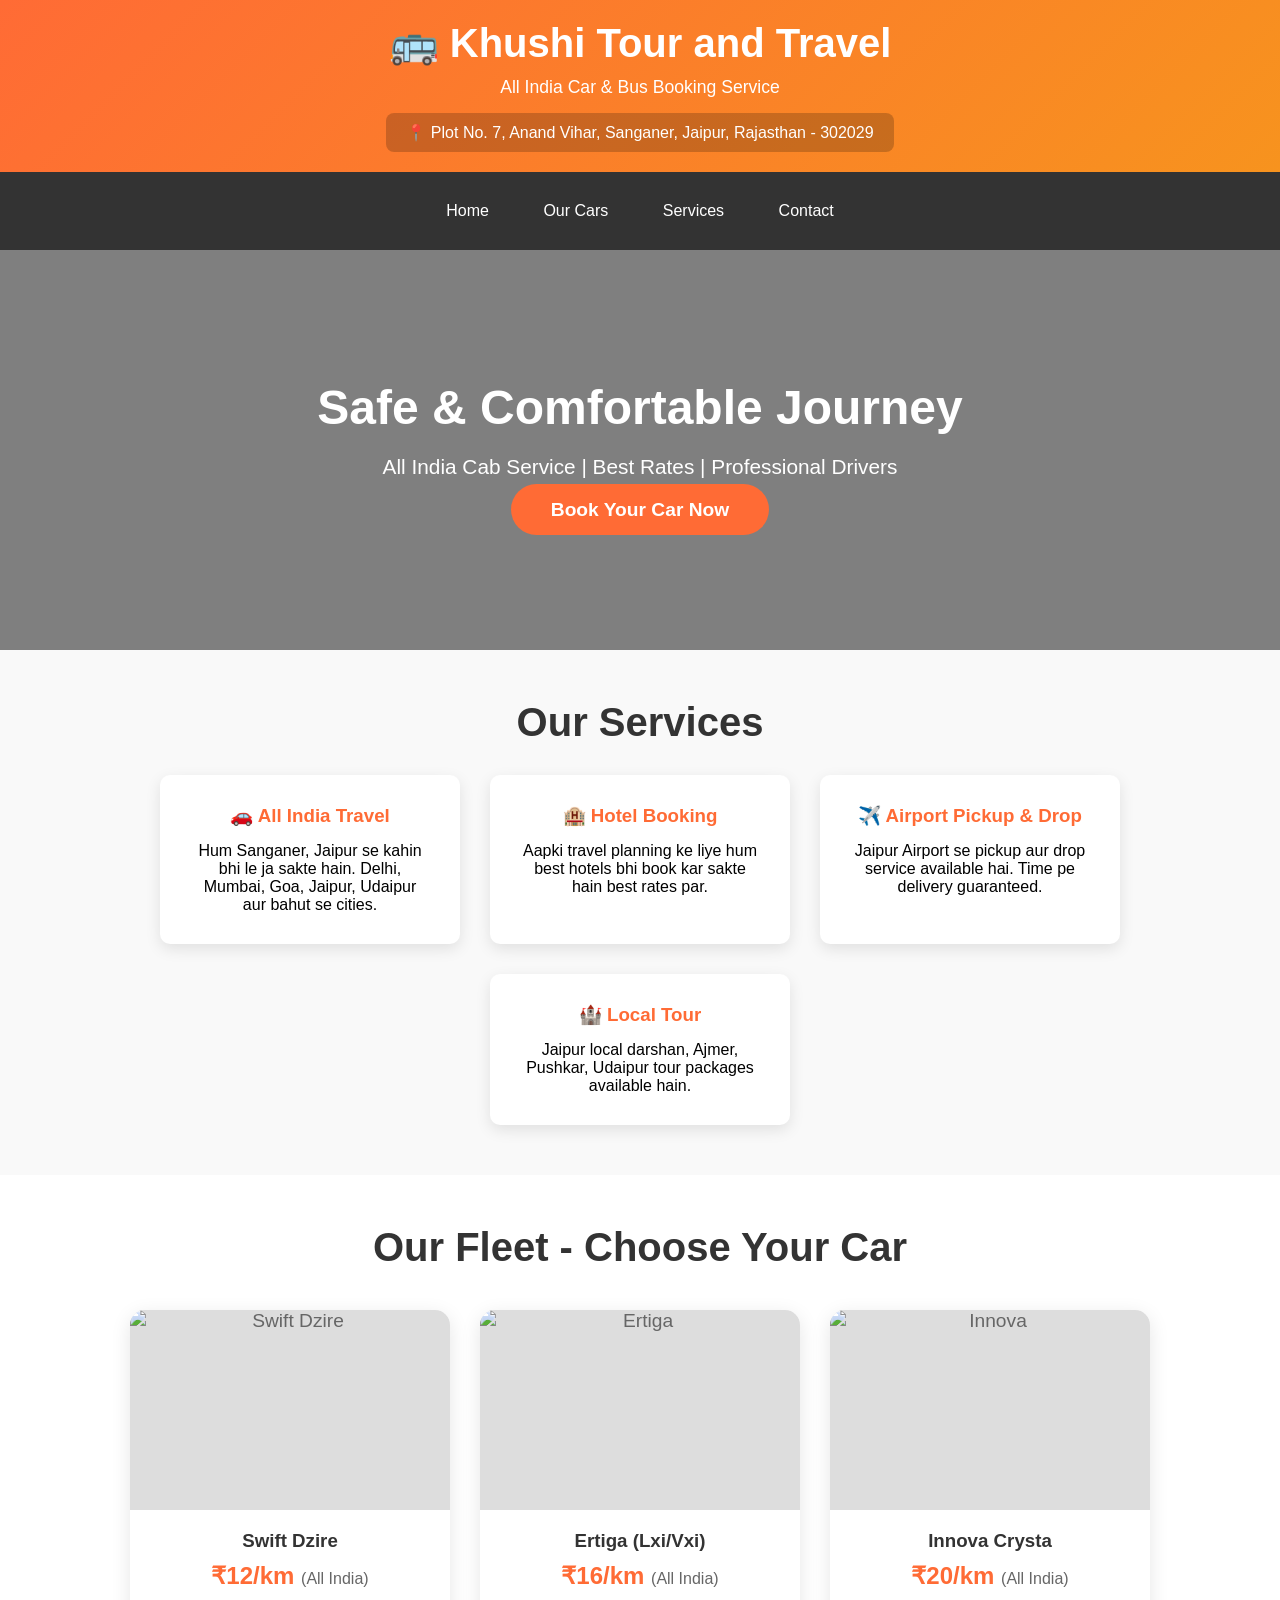
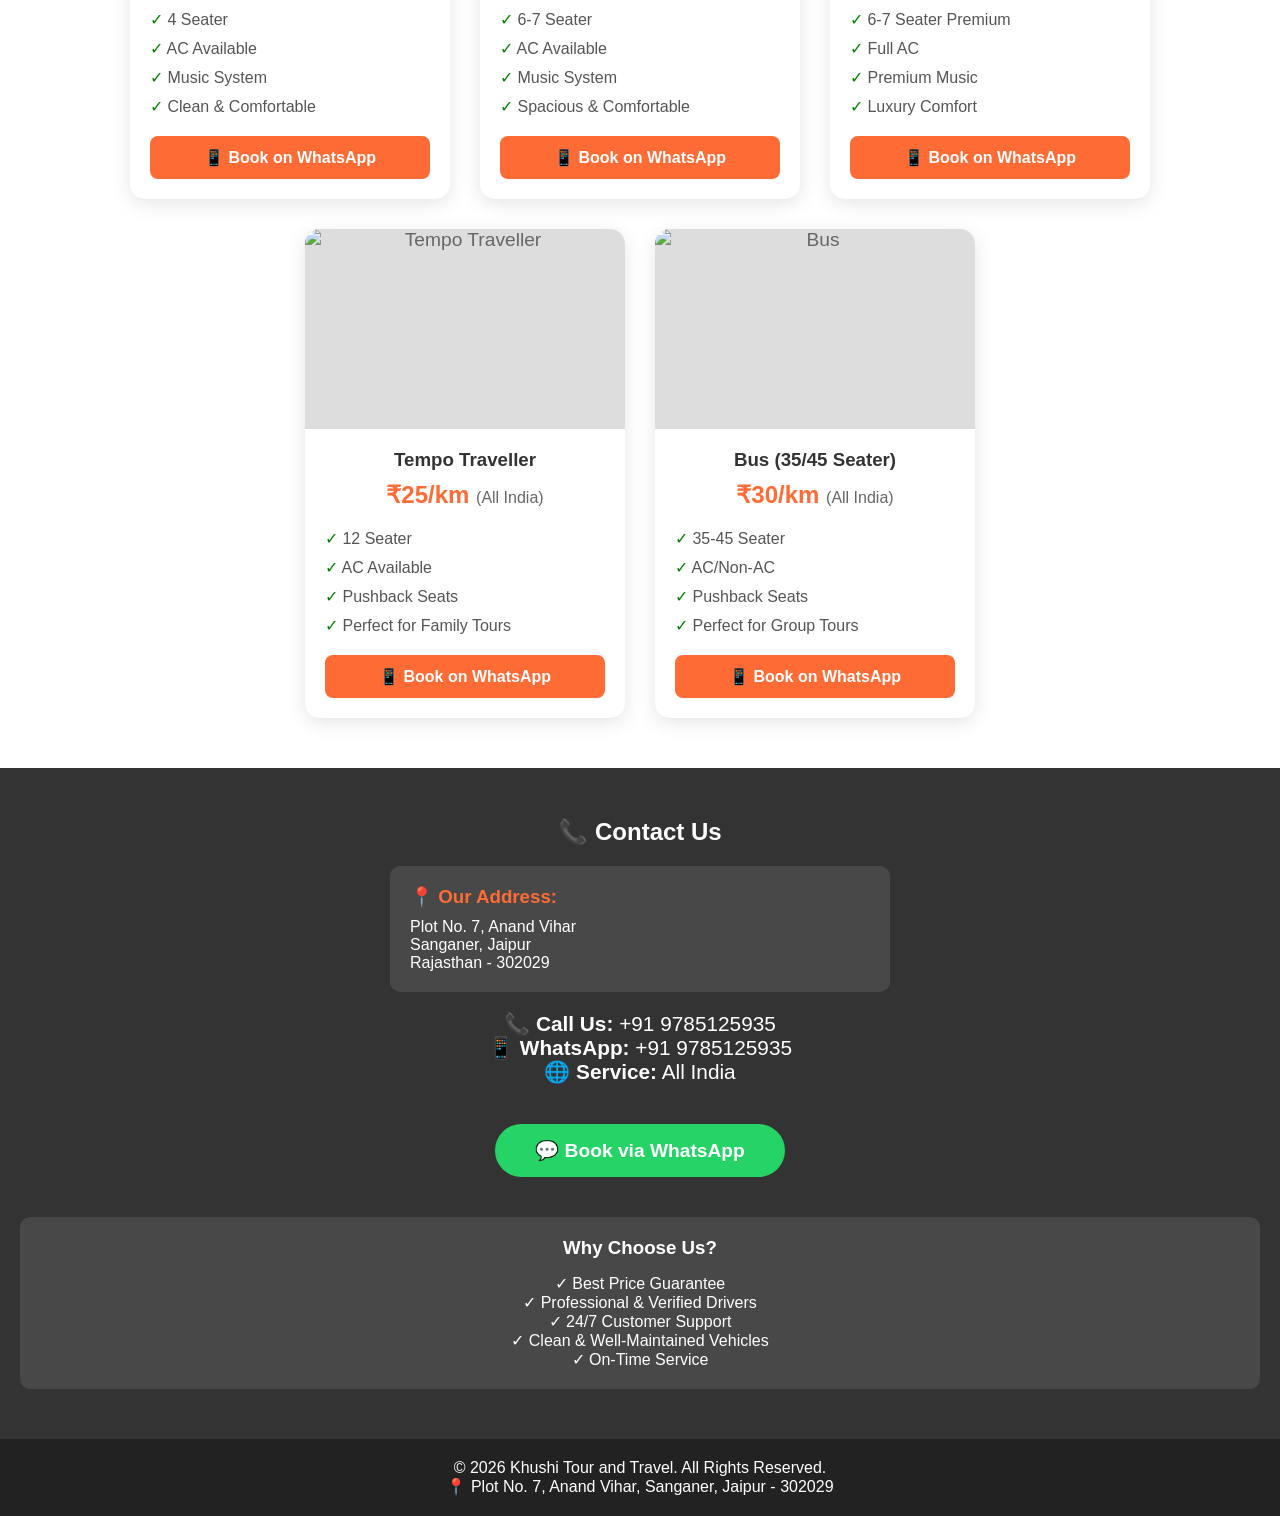
==== index.html @ ab2929fb "Update index.html" ====
<!DOCTYPE html>
<html lang="en">
<head>
    <meta charset="UTF-8">
    <meta name="viewport" content="width=device-width, initial-scale=1.0">
    <title>Khushi Tour and Travel - All India Car Booking</title>
    <style>
        * {
            margin: 0;
            padding: 0;
            box-sizing: border-box;
            font-family: 'Segoe UI', Tahoma, Geneva, Verdana, sans-serif;
        }

        /* Header */
        header {
            background: linear-gradient(135deg, #ff6b35, #f7931e);
            color: white;
            padding: 20px;
            text-align: center;
        }

        header h1 {
            font-size: 2.5rem;
            margin-bottom: 10px;
        }

        header p {
            font-size: 1.1rem;
        }

        .address-bar {
            background: rgba(0,0,0,0.2);
            padding: 10px 20px;
            margin-top: 15px;
            border-radius: 8px;
            display: inline-block;
        }

        /* Navigation */
        nav {
            background: #333;
            padding: 15px;
            text-align: center;
        }

        nav a {
            color: white;
            text-decoration: none;
            padding: 10px 20px;
            margin: 5px;
            display: inline-block;
        }

        nav a:hover {
            background: #ff6b35;
            border-radius: 5px;
        }

        /* Hero Section */
        .hero {
            background: url('https://images.unsplash.com/photo-1449965408869-eaa3f722e40d?w=1200') no-repeat center center/cover;
            height: 400px;
            display: flex;
            align-items: center;
            justify-content: center;
            text-align: center;
            color: white;
            position: relative;
        }

        .hero::before {
            content: '';
            position: absolute;
            top: 0;
            left: 0;
            right: 0;
            bottom: 0;
            background: rgba(0,0,0,0.5);
        }

        .hero-content {
            position: relative;
            z-index: 1;
        }

        .hero h2 {
            font-size: 3rem;
            margin-bottom: 20px;
        }

        .hero .btn {
            background: #ff6b35;
            color: white;
            padding: 15px 40px;
            text-decoration: none;
            border-radius: 30px;
            font-size: 1.2rem;
            font-weight: bold;
        }

        /* Services Section */
        .services {
            padding: 50px 20px;
            text-align: center;
            background: #f9f9f9;
        }

        .services h2 {
            font-size: 2.5rem;
            margin-bottom: 30px;
            color: #333;
        }

        .service-grid {
            display: flex;
            flex-wrap: wrap;
            justify-content: center;
            gap: 30px;
        }

        .service-box {
            background: white;
            padding: 30px;
            border-radius: 10px;
            box-shadow: 0 5px 15px rgba(0,0,0,0.1);
            width: 300px;
        }

        .service-box h3 {
            color: #ff6b35;
            margin-bottom: 15px;
        }

        /* Cars Section */
        .cars {
            padding: 50px 20px;
            text-align: center;
        }

        .cars h2 {
            font-size: 2.5rem;
            margin-bottom: 40px;
            color: #333;
        }

        .car-grid {
            display: flex;
            flex-wrap: wrap;
            justify-content: center;
            gap: 30px;
        }

        .car-card {
            background: white;
            border-radius: 15px;
            box-shadow: 0 5px 20px rgba(0,0,0,0.1);
            width: 320px;
            overflow: hidden;
            transition: transform 0.3s;
        }

        .car-card:hover {
            transform: translateY(-10px);
        }

        .car-image {
            width: 100%;
            height: 200px;
            background: #ddd;
            display: flex;
            align-items: center;
            justify-content: center;
            color: #666;
            font-size: 1.2rem;
            overflow: hidden;
        }

        .car-image img {
            width: 100%;
            height: 100%;
            object-fit: cover;
        }

        .car-details {
            padding: 20px;
        }

        .car-details h3 {
            color: #333;
            margin-bottom: 10px;
        }

        .car-price {
            color: #ff6b35;
            font-size: 1.5rem;
            font-weight: bold;
            margin: 10px 0;
        }

        .car-price span {
            font-size: 1rem;
            color: #666;
            font-weight: normal;
        }

        .car-features {
            list-style: none;
            margin: 15px 0;
            text-align: left;
        }

        .car-features li {
            padding: 5px 0;
            color: #555;
        }

        .car-features li::before {
            content: '✓ ';
            color: green;
        }

        .book-btn {
            display: block;
            background: #ff6b35;
            color: white;
            padding: 12px;
            text-align: center;
            text-decoration: none;
            border-radius: 8px;
            margin-top: 15px;
            font-weight: bold;
        }

        .book-btn:hover {
            background: #e55a2b;
        }

        /* Contact Section */
        .contact {
            background: #333;
            color: white;
            padding: 50px 20px;
            text-align: center;
        }

        .contact h2 {
            margin-bottom: 20px;
        }

        .contact-info {
            font-size: 1.3rem;
            margin: 20px 0;
        }

        .address-box {
            background: rgba(255,255,255,0.1);
            padding: 20px;
            border-radius: 10px;
            margin: 20px auto;
            max-width: 500px;
            text-align: left;
        }

        .address-box h3 {
            color: #ff6b35;
            margin-bottom: 10px;
        }

        .whatsapp-btn {
            display: inline-block;
            background: #25D366;
            color: white;
            padding: 15px 40px;
            text-decoration: none;
            border-radius: 30px;
            font-size: 1.2rem;
            font-weight: bold;
            margin-top: 20px;
        }

        /* Footer */
        footer {
            background: #222;
            color: white;
            text-align: center;
            padding: 20px;
        }

        /* Responsive */
        @media (max-width: 768px) {
            .hero h2 {
                font-size: 2rem;
            }
            
            header h1 {
                font-size: 1.8rem;
            }
            
            .car-grid, .service-grid {
                flex-direction: column;
                align-items: center;
            }
        }
    </style>
</head>
<body>

    <!-- Header -->
    <header>
        <h1>🚌 Khushi Tour and Travel</h1>
        <p>All India Car & Bus Booking Service</p>
        
        <div class="address-bar">
            📍 Plot No. 7, Anand Vihar, Sanganer, Jaipur, Rajasthan - 302029
        </div>
    </header>

    <!-- Navigation -->
    <nav>
        <a href="#home">Home</a>
        <a href="#cars">Our Cars</a>
        <a href="#services">Services</a>
        <a href="#contact">Contact</a>
    </nav>

    <!-- Hero Section -->
    <section class="hero" id="home">
        <div class="hero-content">
            <h2>Safe & Comfortable Journey</h2>
            <p style="font-size: 1.3rem; margin-bottom: 20px;">All India Cab Service | Best Rates | Professional Drivers</p>
            <a href="#cars" class="btn">Book Your Car Now</a>
        </div>
    </section>

    <!-- Services Section -->
    <section class="services" id="services">
        <h2>Our Services</h2>
        <div class="service-grid">
            <div class="service-box">
                <h3>🚗 All India Travel</h3>
                <p>Hum Sanganer, Jaipur se kahin bhi le ja sakte hain. Delhi, Mumbai, Goa, Jaipur, Udaipur aur bahut se cities.</p>
            </div>
            <div class="service-box">
                <h3>🏨 Hotel Booking</h3>
                <p>Aapki travel planning ke liye hum best hotels bhi book kar sakte hain best rates par.</p>
            </div>
            <div class="service-box">
                <h3>✈️ Airport Pickup & Drop</h3>
                <p>Jaipur Airport se pickup aur drop service available hai. Time pe delivery guaranteed.</p>
            </div>
            <div class="service-box">
                <h3>🏰 Local Tour</h3>
                <p>Jaipur local darshan, Ajmer, Pushkar, Udaipur tour packages available hain.</p>
            </div>
        </div>
    </section>

    <!-- Cars Section -->
    <section class="cars" id="cars">
        <h2>Our Fleet - Choose Your Car</h2>
        <div class="car-grid">
            
            <!-- Swift Dzire -->
            <div class="car-card">
                <div class="car-image">
                    <img src="https://images.unsplash.com/photo-1605515298946-d062f2e9da53?w=400" alt="Swift Dzire">
                </div>
                <div class="car-details">
                    <h3>Swift Dzire</h3>
                    <p class="car-price">₹12/km <span>(All India)</span></p>
                    <ul class="car-features">
                        <li>4 Seater</li>
                        <li>AC Available</li>
                        <li>Music System</li>
                        <li>Clean & Comfortable</li>
                    </ul>
                    <a href="https://wa.me/919785125935?text=Hello%20Khushi%20Tour%2C%20I%20want%20to%20book%20Swift%20Dzire" class="book-btn" target="_blank">📱 Book on WhatsApp</a>
                </div>
            </div>

            <!-- Ertiga -->
            <div class="car-card">
                <div class="car-image">
                    <img src="https://images.unsplash.com/photo-1519641471654-76ce0107ad1b?w=400" alt="Ertiga">
                </div>
                <div class="car-details">
                    <h3>Ertiga (Lxi/Vxi)</h3>
                    <p class="car-price">₹16/km <span>(All India)</span></p>
                    <ul class="car-features">
                        <li>6-7 Seater</li>
                        <li>AC Available</li>
                        <li>Music System</li>
                        <li>Spacious & Comfortable</li>
                    </ul>
                    <a href="https://wa.me/919785125935?text=Hello%20Khushi%20Tour%2C%20I%20want%20to%20book%20Ertiga" class="book-btn" target="_blank">📱 Book on WhatsApp</a>
                </div>
            </div>

            <!-- Innova Crysta -->
            <div class="car-card">
                <div class="car-image">
                    <img src="https://images.unsplash.com/photo-1583121274602-3e2820c69888?w=400" alt="Innova">
                </div>
                <div class="car-details">
                    <h3>Innova Crysta</h3>
                    <p class="car-price">₹20/km <span>(All India)</span></p>
                    <ul class="car-features">
                        <li>6-7 Seater Premium</li>
                        <li>Full AC</li>
                        <li>Premium Music</li>
                        <li>Luxury Comfort</li>
                    </ul>
                    <a href="https://wa.me/919785125935?text=Hello%20Khushi%20Tour%2C%20I%20want%20to%20book%20Innova%20Crysta" class="book-btn" target="_blank">📱 Book on WhatsApp</a>
                </div>
            </div>

            <!-- Tempo Traveller -->
            <div class="car-card">
                <div class="car-image">
                    <img src="https://images.unsplash.com/photo-1565043589221-1a6fd9ae45c7?w=400" alt="Tempo Traveller">
                </div>
                <div class="car-details">
                    <h3>Tempo Traveller</h3>
                    <p class="car-price">₹25/km <span>(All India)</span></p>
                    <ul class="car-features">
                        <li>12 Seater</li>
                        <li>AC Available</li>
                        <li>Pushback Seats</li>
                        <li>Perfect for Family Tours</li>
                    </ul>
                    <a href="https://wa.me/919785125935?text=Hello%20Khushi%20Tour%2C%20I%20want%20to%20book%20Tempo%20Traveller" class="book-btn" target="_blank">📱 Book on WhatsApp</a>
                </div>
            </div>

            <!-- Bus -->
            <div class="car-card">
                <div class="car-image">
                    <img src="https://images.unsplash.com/photo-1570125909232-eb263c188f7e?w=400" alt="Bus">
                </div>
                <div class="car-details">
                    <h3>Bus (35/45 Seater)</h3>
                    <p class="car-price">₹30/km <span>(All India)</span></p>
                    <ul class="car-features">
                        <li>35-45 Seater</li>
                        <li>AC/Non-AC</li>
                        <li>Pushback Seats</li>
                        <li>Perfect for Group Tours</li>
                    </ul>
                    <a href="https://wa.me/919785125935?text=Hello%20Khushi%20Tour%2C%20I%20want%20to%20book%20a%20Bus" class="book-btn" target="_blank">📱 Book on WhatsApp</a>
                </div>
            </div>

        </div>
    </section>

    <!-- Contact Section -->
    <section class="contact" id="contact">
        <h2>📞 Contact Us</h2>
        
        <div class="address-box">
            <h3>📍 Our Address:</h3>
            <p>Plot No. 7, Anand Vihar</p>
            <p>Sanganer, Jaipur</p>
            <p>Rajasthan - 302029</p>
        </div>
        
        <div class="contact-info">
            <p>📞 <strong>Call Us:</strong> +91 9785125935</p>
            <p>📱 <strong>WhatsApp:</strong> +91 9785125935</p>
            <p>🌐 <strong>Service:</strong> All India</p>
        </div>

        <a href="https://wa.me/919785125935?text=Hello%20Khushi%20Tour%2C%20I%20want%20to%20book%20a%20car" class="whatsapp-btn" target="_blank">
            💬 Book via WhatsApp
        </a>

        <div style="margin-top: 40px; padding: 20px; background: rgba(255,255,255,0.1); border-radius: 10px;">
            <h3>Why Choose Us?</h3>
            <p style="margin-top: 15px;">✓ Best Price Guarantee</p>
            <p>✓ Professional & Verified Drivers</p>
            <p>✓ 24/7 Customer Support</p>
            <p>✓ Clean & Well-Maintained Vehicles</p>
            <p>✓ On-Time Service</p>
        </div>
    </section>

    <!-- Footer -->
    <footer>
        <p>© 2026 Khushi Tour and Travel. All Rights Reserved.</p>
        <p>📍 Plot No. 7, Anand Vihar, Sanganer, Jaipur - 302029</p>
    </footer>

</body>
</html>
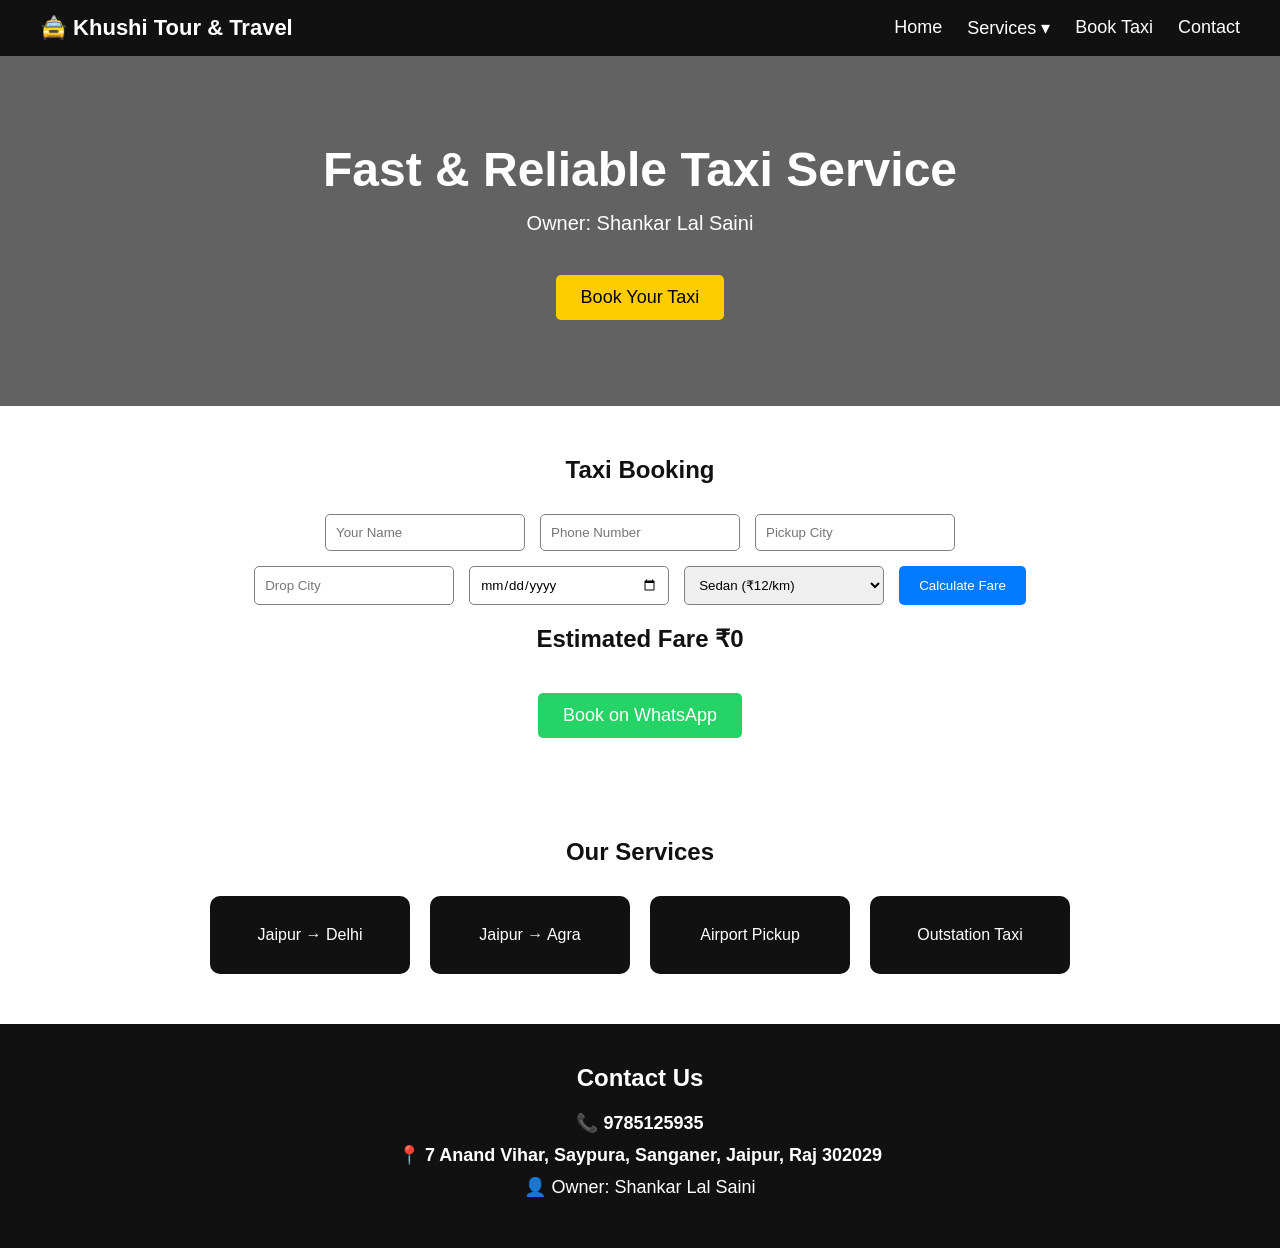
==== commit 4801eba7: "Update index.html" ====
--- a/index.html
+++ b/index.html
@@ -3,493 +3,377 @@
 <head>
     <meta charset="UTF-8">
     <meta name="viewport" content="width=device-width, initial-scale=1.0">
-    <title>Khushi Tour and Travel - All India Car Booking</title>
+    <title>Khushi Tour & Travel</title>
     <style>
-        * {
-            margin: 0;
-            padding: 0;
-            box-sizing: border-box;
-            font-family: 'Segoe UI', Tahoma, Geneva, Verdana, sans-serif;
-        }
-
+        *{
+            margin:0;
+            padding:0;
+            box-sizing:border-box;
+            font-family:Arial, sans-serif;
+        }
+        
+        body{
+            background:#f4f4f4;
+        }
+        
         /* Header */
-        header {
-            background: linear-gradient(135deg, #ff6b35, #f7931e);
-            color: white;
-            padding: 20px;
-            text-align: center;
-        }
-
-        header h1 {
-            font-size: 2.5rem;
-            margin-bottom: 10px;
-        }
-
-        header p {
-            font-size: 1.1rem;
-        }
-
-        .address-bar {
-            background: rgba(0,0,0,0.2);
-            padding: 10px 20px;
-            margin-top: 15px;
-            border-radius: 8px;
-            display: inline-block;
-        }
-
-        /* Navigation */
-        nav {
-            background: #333;
-            padding: 15px;
-            text-align: center;
-        }
-
-        nav a {
-            color: white;
-            text-decoration: none;
-            padding: 10px 20px;
-            margin: 5px;
-            display: inline-block;
-        }
-
-        nav a:hover {
-            background: #ff6b35;
-            border-radius: 5px;
-        }
-
-        /* Hero Section */
-        .hero {
-            background: url('https://images.unsplash.com/photo-1449965408869-eaa3f722e40d?w=1200') no-repeat center center/cover;
-            height: 400px;
-            display: flex;
-            align-items: center;
-            justify-content: center;
-            text-align: center;
-            color: white;
-            position: relative;
-        }
-
-        .hero::before {
-            content: '';
-            position: absolute;
-            top: 0;
-            left: 0;
-            right: 0;
-            bottom: 0;
-            background: rgba(0,0,0,0.5);
-        }
-
-        .hero-content {
-            position: relative;
-            z-index: 1;
-        }
-
-        .hero h2 {
-            font-size: 3rem;
-            margin-bottom: 20px;
-        }
-
-        .hero .btn {
-            background: #ff6b35;
-            color: white;
-            padding: 15px 40px;
-            text-decoration: none;
-            border-radius: 30px;
-            font-size: 1.2rem;
-            font-weight: bold;
-        }
-
-        /* Services Section */
-        .services {
-            padding: 50px 20px;
-            text-align: center;
-            background: #f9f9f9;
-        }
-
-        .services h2 {
-            font-size: 2.5rem;
-            margin-bottom: 30px;
-            color: #333;
-        }
-
-        .service-grid {
-            display: flex;
-            flex-wrap: wrap;
-            justify-content: center;
-            gap: 30px;
-        }
-
-        .service-box {
-            background: white;
-            padding: 30px;
-            border-radius: 10px;
-            box-shadow: 0 5px 15px rgba(0,0,0,0.1);
-            width: 300px;
-        }
-
-        .service-box h3 {
-            color: #ff6b35;
-            margin-bottom: 15px;
-        }
-
-        /* Cars Section */
-        .cars {
-            padding: 50px 20px;
-            text-align: center;
-        }
-
-        .cars h2 {
-            font-size: 2.5rem;
-            margin-bottom: 40px;
-            color: #333;
-        }
-
-        .car-grid {
-            display: flex;
-            flex-wrap: wrap;
-            justify-content: center;
-            gap: 30px;
-        }
-
-        .car-card {
-            background: white;
-            border-radius: 15px;
-            box-shadow: 0 5px 20px rgba(0,0,0,0.1);
-            width: 320px;
-            overflow: hidden;
-            transition: transform 0.3s;
-        }
-
-        .car-card:hover {
-            transform: translateY(-10px);
-        }
-
-        .car-image {
-            width: 100%;
-            height: 200px;
-            background: #ddd;
-            display: flex;
-            align-items: center;
-            justify-content: center;
-            color: #666;
-            font-size: 1.2rem;
-            overflow: hidden;
-        }
-
-        .car-image img {
-            width: 100%;
-            height: 100%;
-            object-fit: cover;
-        }
-
-        .car-details {
-            padding: 20px;
-        }
-
-        .car-details h3 {
-            color: #333;
-            margin-bottom: 10px;
-        }
-
-        .car-price {
-            color: #ff6b35;
-            font-size: 1.5rem;
-            font-weight: bold;
-            margin: 10px 0;
-        }
-
-        .car-price span {
-            font-size: 1rem;
-            color: #666;
-            font-weight: normal;
-        }
-
-        .car-features {
-            list-style: none;
-            margin: 15px 0;
-            text-align: left;
-        }
-
-        .car-features li {
-            padding: 5px 0;
-            color: #555;
-        }
-
-        .car-features li::before {
-            content: '✓ ';
-            color: green;
-        }
-
-        .book-btn {
-            display: block;
-            background: #ff6b35;
-            color: white;
-            padding: 12px;
-            text-align: center;
-            text-decoration: none;
-            border-radius: 8px;
-            margin-top: 15px;
-            font-weight: bold;
-        }
-
-        .book-btn:hover {
-            background: #e55a2b;
-        }
-
-        /* Contact Section */
-        .contact {
-            background: #333;
-            color: white;
-            padding: 50px 20px;
-            text-align: center;
-        }
-
-        .contact h2 {
-            margin-bottom: 20px;
-        }
-
-        .contact-info {
-            font-size: 1.3rem;
-            margin: 20px 0;
-        }
-
-        .address-box {
-            background: rgba(255,255,255,0.1);
-            padding: 20px;
-            border-radius: 10px;
-            margin: 20px auto;
-            max-width: 500px;
-            text-align: left;
-        }
-
-        .address-box h3 {
-            color: #ff6b35;
-            margin-bottom: 10px;
-        }
-
-        .whatsapp-btn {
-            display: inline-block;
-            background: #25D366;
-            color: white;
-            padding: 15px 40px;
-            text-decoration: none;
-            border-radius: 30px;
-            font-size: 1.2rem;
-            font-weight: bold;
-            margin-top: 20px;
-        }
-
-        /* Footer */
-        footer {
-            background: #222;
-            color: white;
-            text-align: center;
-            padding: 20px;
-        }
-
+        header{
+            display:flex;
+            justify-content:space-between;
+            align-items:center;
+            padding:15px 40px;
+            background:#111;
+            color:white;
+            position:sticky;
+            top:0;
+            z-index:1000;
+        }
+        
+        .logo{
+            font-size:22px;
+            font-weight:bold;
+        }
+        
+        nav ul{
+            list-style:none;
+            display:flex;
+            gap:25px;
+        }
+        
+        nav a{
+            color:white;
+            text-decoration:none;
+            font-size:18px;
+        }
+        
+        /* Dropdown */
+        .dropdown{
+            position:relative;
+        }
+        
+        .dropdown-menu{
+            display:none;
+            position:absolute;
+            background:white;
+            color:black;
+            padding:10px;
+            border-radius:5px;
+            min-width:180px;
+            box-shadow:0 4px 6px rgba(0,0,0,0.1);
+        }
+        
+        .dropdown:hover .dropdown-menu{
+            display:block;
+        }
+        
+        .dropdown-menu li{
+            padding:8px 15px;
+            cursor:pointer;
+            list-style:none;
+        }
+        
+        .dropdown-menu li:hover{
+            background:#ffcc00;
+            color:black;
+            border-radius:3px;
+        }
+        
+        /* Hero */
+        .hero{
+            height:350px;
+            background:linear-gradient(rgba(0,0,0,0.6),rgba(0,0,0,0.6)),url('https://images.unsplash.com/photo-1511919884226-fd3cad34687c');
+            background-size:cover;
+            background-position:center;
+            color:white;
+            display:flex;
+            flex-direction:column;
+            justify-content:center;
+            align-items:center;
+            text-align:center;
+        }
+        
+        .hero h1{
+            font-size:48px;
+            margin-bottom:15px;
+        }
+        
+        .hero p{
+            font-size:20px;
+            margin-bottom:20px;
+        }
+        
+        .hero button{
+            margin-top:20px;
+            padding:12px 25px;
+            background:#ffcc00;
+            border:none;
+            font-size:18px;
+            cursor:pointer;
+            border-radius:5px;
+            transition:0.3s;
+        }
+        
+        .hero button:hover{
+            background:#ffaa00;
+            transform:scale(1.05);
+        }
+        
+        /* Booking */
+        .booking{
+            padding:50px;
+            text-align:center;
+            background:white;
+        }
+        
+        .booking h2{
+            margin-bottom:30px;
+            color:#111;
+        }
+        
+        .form{
+            display:flex;
+            flex-wrap:wrap;
+            gap:15px;
+            justify-content:center;
+            max-width:800px;
+            margin:0 auto;
+        }
+        
+        .form input,
+        .form select{
+            padding:10px;
+            width:200px;
+            border-radius:5px;
+            border:1px solid gray;
+        }
+        
+        .form button{
+            padding:10px 20px;
+            background:#007bff;
+            color:white;
+            border:none;
+            cursor:pointer;
+            border-radius:5px;
+        }
+        
+        #fare{
+            font-size:24px;
+            color:#111;
+            margin:20px 0;
+        }
+        
+        .whatsapp{
+            margin-top:20px;
+            padding:12px 25px;
+            background:#25D366;
+            color:white;
+            border:none;
+            font-size:18px;
+            border-radius:5px;
+            cursor:pointer;
+        }
+        
+        /* Services */
+        .services{
+            padding:50px;
+            background:white;
+            text-align:center;
+        }
+        
+        .services h2{
+            margin-bottom:30px;
+            color:#111;
+        }
+        
+        .cards{
+            display:flex;
+            justify-content:center;
+            gap:20px;
+            flex-wrap:wrap;
+        }
+        
+        .card{
+            padding:30px;
+            background:#111;
+            color:white;
+            border-radius:10px;
+            width:200px;
+            transition:0.3s;
+        }
+        
+        .card:hover{
+            transform:translateY(-8px);
+            background:#ffcc00;
+            color:black;
+        }
+        
+        /* Contact */
+        #contact{
+            padding:40px;
+            text-align:center;
+            background:#111;
+            color:white;
+        }
+        
+        #contact h2{
+            margin-bottom:20px;
+        }
+        
+        #contact p{
+            margin:10px 0;
+            font-size:18px;
+        }
+        
         /* Responsive */
-        @media (max-width: 768px) {
-            .hero h2 {
-                font-size: 2rem;
+        @media (max-width:768px){
+            header{
+                flex-direction:column;
+                gap:15px;
             }
             
-            header h1 {
-                font-size: 1.8rem;
+            nav ul{
+                flex-direction:column;
+                text-align:center;
+                gap:10px;
             }
             
-            .car-grid, .service-grid {
-                flex-direction: column;
-                align-items: center;
+            .hero h1{
+                font-size:32px;
+            }
+            
+            .form{
+                flex-direction:column;
+                align-items:center;
+            }
+            
+            .form input,
+            .form select{
+                width:100%;
+                max-width:300px;
             }
         }
     </style>
 </head>
+
 <body>
 
-    <!-- Header -->
-    <header>
-        <h1>🚌 Khushi Tour and Travel</h1>
-        <p>All India Car & Bus Booking Service</p>
-        
-        <div class="address-bar">
-            📍 Plot No. 7, Anand Vihar, Sanganer, Jaipur, Rajasthan - 302029
-        </div>
-    </header>
-
-    <!-- Navigation -->
+<header>
+    <div class="logo">🚖 Khushi Tour & Travel</div>
     <nav>
-        <a href="#home">Home</a>
-        <a href="#cars">Our Cars</a>
-        <a href="#services">Services</a>
-        <a href="#contact">Contact</a>
+        <ul>
+            <li><a href="#home">Home</a></li>
+            <li class="dropdown">
+                <a href="#">Services ▾</a>
+                <ul class="dropdown-menu">
+                    <li>Jaipur to Delhi</li>
+                    <li>Jaipur to Agra</li>
+                    <li>Airport Pickup</li>
+                    <li>Outstation Taxi</li>
+                    <li><strong>All City Options</strong></li>
+                    <li>Jaipur to Udaipur</li>
+                    <li>Jaipur to Jodhpur</li>
+                    <li>Jaipur to Pushkar</li>
+                    <li>Jaipur to Bharatpur</li>
+                </ul>
+            </li>
+            <li><a href="#booking">Book Taxi</a></li>
+            <li><a href="#contact">Contact</a></li>
+        </ul>
     </nav>
-
-    <!-- Hero Section -->
-    <section class="hero" id="home">
-        <div class="hero-content">
-            <h2>Safe & Comfortable Journey</h2>
-            <p style="font-size: 1.3rem; margin-bottom: 20px;">All India Cab Service | Best Rates | Professional Drivers</p>
-            <a href="#cars" class="btn">Book Your Car Now</a>
-        </div>
-    </section>
-
-    <!-- Services Section -->
-    <section class="services" id="services">
-        <h2>Our Services</h2>
-        <div class="service-grid">
-            <div class="service-box">
-                <h3>🚗 All India Travel</h3>
-                <p>Hum Sanganer, Jaipur se kahin bhi le ja sakte hain. Delhi, Mumbai, Goa, Jaipur, Udaipur aur bahut se cities.</p>
-            </div>
-            <div class="service-box">
-                <h3>🏨 Hotel Booking</h3>
-                <p>Aapki travel planning ke liye hum best hotels bhi book kar sakte hain best rates par.</p>
-            </div>
-            <div class="service-box">
-                <h3>✈️ Airport Pickup & Drop</h3>
-                <p>Jaipur Airport se pickup aur drop service available hai. Time pe delivery guaranteed.</p>
-            </div>
-            <div class="service-box">
-                <h3>🏰 Local Tour</h3>
-                <p>Jaipur local darshan, Ajmer, Pushkar, Udaipur tour packages available hain.</p>
-            </div>
-        </div>
-    </section>
-
-    <!-- Cars Section -->
-    <section class="cars" id="cars">
-        <h2>Our Fleet - Choose Your Car</h2>
-        <div class="car-grid">
-            
-            <!-- Swift Dzire -->
-            <div class="car-card">
-                <div class="car-image">
-                    <img src="https://images.unsplash.com/photo-1605515298946-d062f2e9da53?w=400" alt="Swift Dzire">
-                </div>
-                <div class="car-details">
-                    <h3>Swift Dzire</h3>
-                    <p class="car-price">₹12/km <span>(All India)</span></p>
-                    <ul class="car-features">
-                        <li>4 Seater</li>
-                        <li>AC Available</li>
-                        <li>Music System</li>
-                        <li>Clean & Comfortable</li>
-                    </ul>
-                    <a href="https://wa.me/919785125935?text=Hello%20Khushi%20Tour%2C%20I%20want%20to%20book%20Swift%20Dzire" class="book-btn" target="_blank">📱 Book on WhatsApp</a>
-                </div>
-            </div>
-
-            <!-- Ertiga -->
-            <div class="car-card">
-                <div class="car-image">
-                    <img src="https://images.unsplash.com/photo-1519641471654-76ce0107ad1b?w=400" alt="Ertiga">
-                </div>
-                <div class="car-details">
-                    <h3>Ertiga (Lxi/Vxi)</h3>
-                    <p class="car-price">₹16/km <span>(All India)</span></p>
-                    <ul class="car-features">
-                        <li>6-7 Seater</li>
-                        <li>AC Available</li>
-                        <li>Music System</li>
-                        <li>Spacious & Comfortable</li>
-                    </ul>
-                    <a href="https://wa.me/919785125935?text=Hello%20Khushi%20Tour%2C%20I%20want%20to%20book%20Ertiga" class="book-btn" target="_blank">📱 Book on WhatsApp</a>
-                </div>
-            </div>
-
-            <!-- Innova Crysta -->
-            <div class="car-card">
-                <div class="car-image">
-                    <img src="https://images.unsplash.com/photo-1583121274602-3e2820c69888?w=400" alt="Innova">
-                </div>
-                <div class="car-details">
-                    <h3>Innova Crysta</h3>
-                    <p class="car-price">₹20/km <span>(All India)</span></p>
-                    <ul class="car-features">
-                        <li>6-7 Seater Premium</li>
-                        <li>Full AC</li>
-                        <li>Premium Music</li>
-                        <li>Luxury Comfort</li>
-                    </ul>
-                    <a href="https://wa.me/919785125935?text=Hello%20Khushi%20Tour%2C%20I%20want%20to%20book%20Innova%20Crysta" class="book-btn" target="_blank">📱 Book on WhatsApp</a>
-                </div>
-            </div>
-
-            <!-- Tempo Traveller -->
-            <div class="car-card">
-                <div class="car-image">
-                    <img src="https://images.unsplash.com/photo-1565043589221-1a6fd9ae45c7?w=400" alt="Tempo Traveller">
-                </div>
-                <div class="car-details">
-                    <h3>Tempo Traveller</h3>
-                    <p class="car-price">₹25/km <span>(All India)</span></p>
-                    <ul class="car-features">
-                        <li>12 Seater</li>
-                        <li>AC Available</li>
-                        <li>Pushback Seats</li>
-                        <li>Perfect for Family Tours</li>
-                    </ul>
-                    <a href="https://wa.me/919785125935?text=Hello%20Khushi%20Tour%2C%20I%20want%20to%20book%20Tempo%20Traveller" class="book-btn" target="_blank">📱 Book on WhatsApp</a>
-                </div>
-            </div>
-
-            <!-- Bus -->
-            <div class="car-card">
-                <div class="car-image">
-                    <img src="https://images.unsplash.com/photo-1570125909232-eb263c188f7e?w=400" alt="Bus">
-                </div>
-                <div class="car-details">
-                    <h3>Bus (35/45 Seater)</h3>
-                    <p class="car-price">₹30/km <span>(All India)</span></p>
-                    <ul class="car-features">
-                        <li>35-45 Seater</li>
-                        <li>AC/Non-AC</li>
-                        <li>Pushback Seats</li>
-                        <li>Perfect for Group Tours</li>
-                    </ul>
-                    <a href="https://wa.me/919785125935?text=Hello%20Khushi%20Tour%2C%20I%20want%20to%20book%20a%20Bus" class="book-btn" target="_blank">📱 Book on WhatsApp</a>
-                </div>
-            </div>
-
-        </div>
-    </section>
-
-    <!-- Contact Section -->
-    <section class="contact" id="contact">
-        <h2>📞 Contact Us</h2>
-        
-        <div class="address-box">
-            <h3>📍 Our Address:</h3>
-            <p>Plot No. 7, Anand Vihar</p>
-            <p>Sanganer, Jaipur</p>
-            <p>Rajasthan - 302029</p>
-        </div>
-        
-        <div class="contact-info">
-            <p>📞 <strong>Call Us:</strong> +91 9785125935</p>
-            <p>📱 <strong>WhatsApp:</strong> +91 9785125935</p>
-            <p>🌐 <strong>Service:</strong> All India</p>
-        </div>
-
-        <a href="https://wa.me/919785125935?text=Hello%20Khushi%20Tour%2C%20I%20want%20to%20book%20a%20car" class="whatsapp-btn" target="_blank">
-            💬 Book via WhatsApp
-        </a>
-
-        <div style="margin-top: 40px; padding: 20px; background: rgba(255,255,255,0.1); border-radius: 10px;">
-            <h3>Why Choose Us?</h3>
-            <p style="margin-top: 15px;">✓ Best Price Guarantee</p>
-            <p>✓ Professional & Verified Drivers</p>
-            <p>✓ 24/7 Customer Support</p>
-            <p>✓ Clean & Well-Maintained Vehicles</p>
-            <p>✓ On-Time Service</p>
-        </div>
-    </section>
-
-    <!-- Footer -->
-    <footer>
-        <p>© 2026 Khushi Tour and Travel. All Rights Reserved.</p>
-        <p>📍 Plot No. 7, Anand Vihar, Sanganer, Jaipur - 302029</p>
-    </footer>
+</header>
+
+<section id="home" class="hero">
+    <h1>Fast & Reliable Taxi Service</h1>
+    <p>Owner: Shankar Lal Saini</p>
+    <button onclick="scrollBooking()">Book Your Taxi</button>
+</section>
+
+<section id="booking" class="booking">
+    <h2>Taxi Booking</h2>
+    <div class="form">
+        <input id="name" placeholder="Your Name">
+        <input id="phone" placeholder="Phone Number">
+        <input id="pickup" placeholder="Pickup City">
+        <input id="drop" placeholder="Drop City">
+        <input id="date" type="date">
+        <select id="cartype">
+            <option value="sedan">Sedan (₹12/km)</option>
+            <option value="ertiga">Ertiga (₹15/km)</option>
+            <option value="crysta">Innova Crysta (₹18/km)</option>
+        </select>
+        <button onclick="calculateFare()">Calculate Fare</button>
+    </div>
+    <h3 id="fare">Estimated Fare ₹0</h3>
+    <button class="whatsapp" onclick="sendWhatsApp()">Book on WhatsApp</button>
+</section>
+
+<section class="services">
+    <h2>Our Services</h2>
+    <div class="cards">
+        <div class="card">Jaipur → Delhi</div>
+        <div class="card">Jaipur → Agra</div>
+        <div class="card">Airport Pickup</div>
+        <div class="card">Outstation Taxi</div>
+    </div>
+</section>
+
+<section id="contact">
+    <h2>Contact Us</h2>
+    <p>📞 <strong>9785125935</strong></p>
+    <p>📍 <strong>7 Anand Vihar, Saypura, Sanganer, Jaipur, Raj 302029</strong></p>
+    <p>👤 Owner: Shankar Lal Saini</p>
+</section>
+
+<script>
+    function scrollBooking(){
+        document.getElementById("booking").scrollIntoView({
+            behavior:"smooth"
+        });
+    }
+
+    let pricePerKm = 12;
+
+    function calculateFare() {
+        let car = document.getElementById("cartype").value;
+        let distance = prompt("Enter distance in km:");
+        let rate = 0;
+        
+        if (car === "sedan") {
+            rate = 12;
+        } else if (car === "ertiga") {
+            rate = 15;
+        } else if (car === "crysta") {
+            rate = 18;
+        }
+        
+        if (distance && !isNaN(distance)) {
+            let fare = distance * rate;
+            document.getElementById("fare").innerText = "Estimated Fare ₹ " + fare;
+        } else {
+            alert("Please enter valid distance");
+        }
+    }
+
+    function sendWhatsApp(){
+        let name = document.getElementById("name").value;
+        let phone = document.getElementById("phone").value;
+        let pickup = document.getElementById("pickup").value;
+        let drop = document.getElementById("drop").value;
+        let date = document.getElementById("date").value;
+        let car = document.getElementById("cartype").value;
+
+        if (!name || !phone || !pickup || !drop || !date) {
+            alert("Please fill all details");
+            return;
+        }
+
+        let msg = `Taxi Booking%0A%0AName: ${name}%0APhone: ${phone}%0APickup: ${pickup}%0ADrop: ${drop}%0ADate: ${date}%0ACar: ${car}`;
+
+        let url = `https://wa.me/919785125935?text=${encodeURIComponent(msg)}`;
+
+        window.open(url, "_blank");
+    }
+</script>
 
 </body>
 </html>
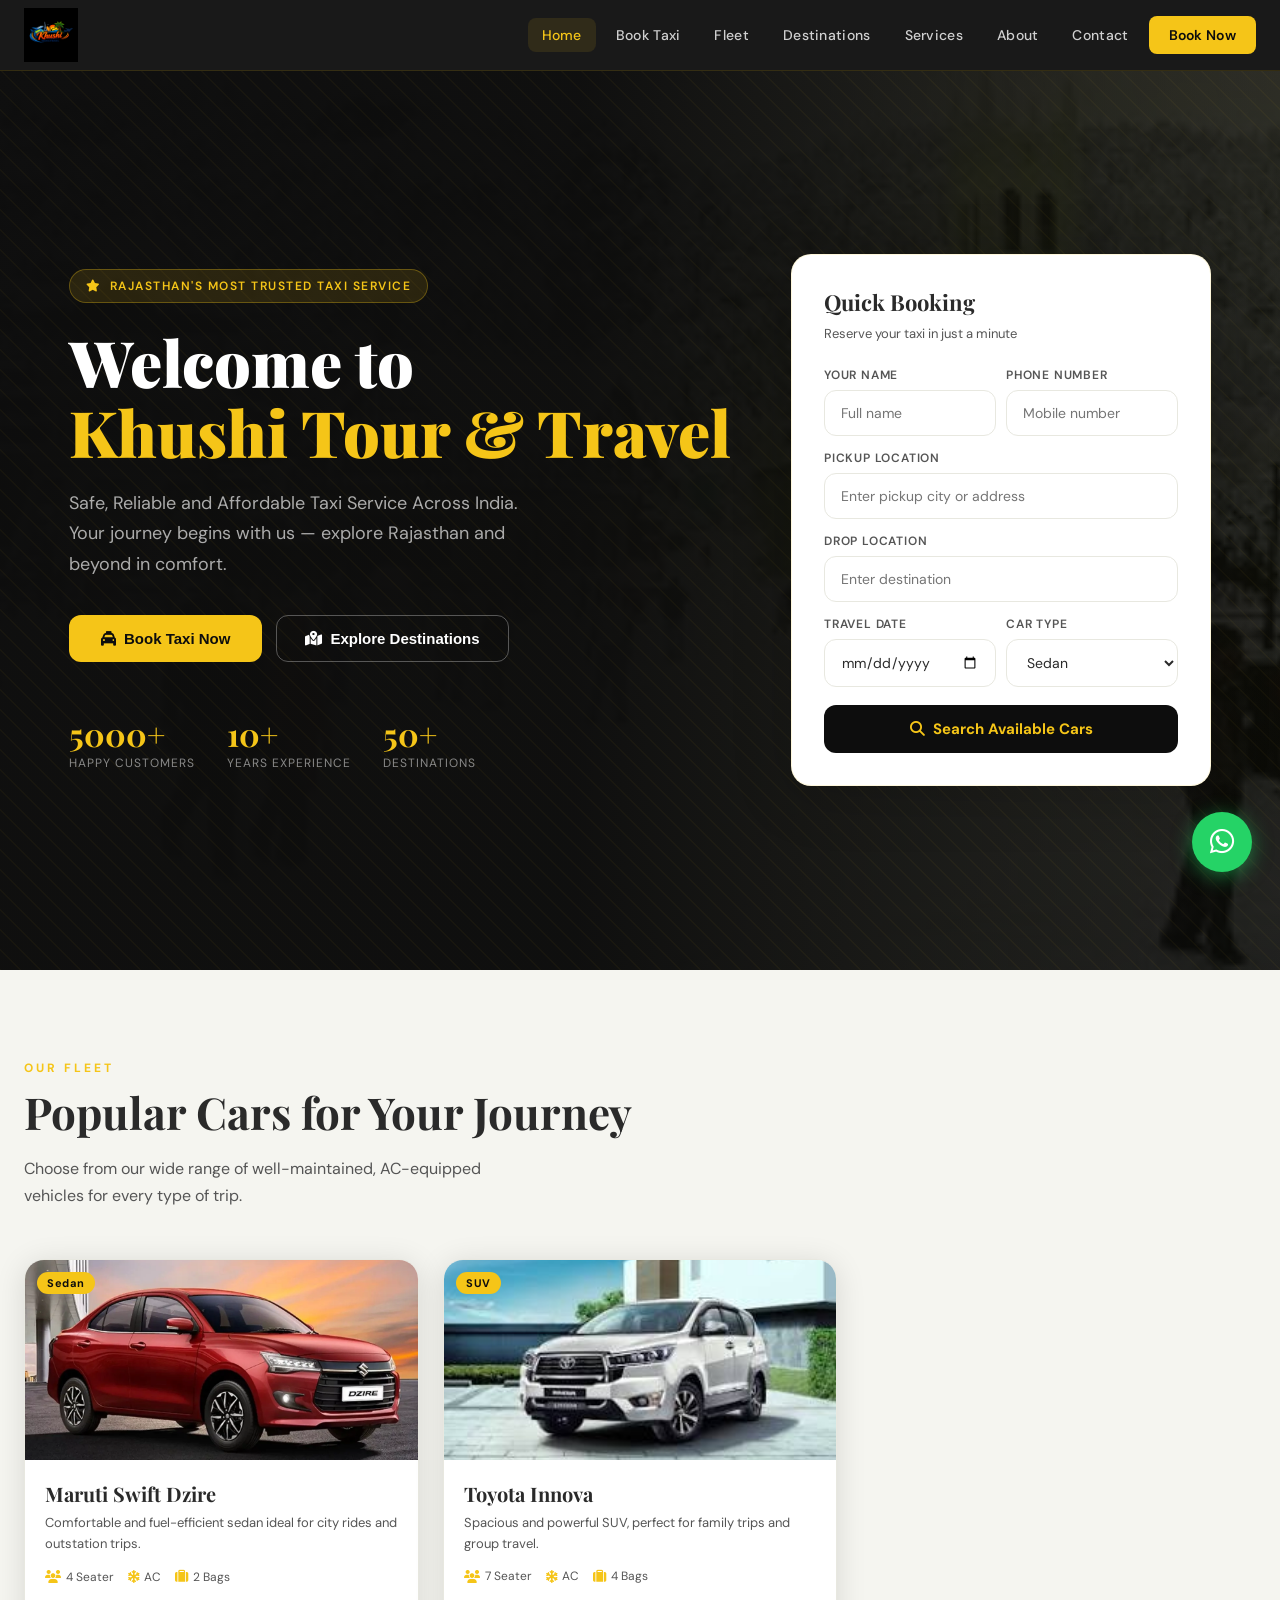
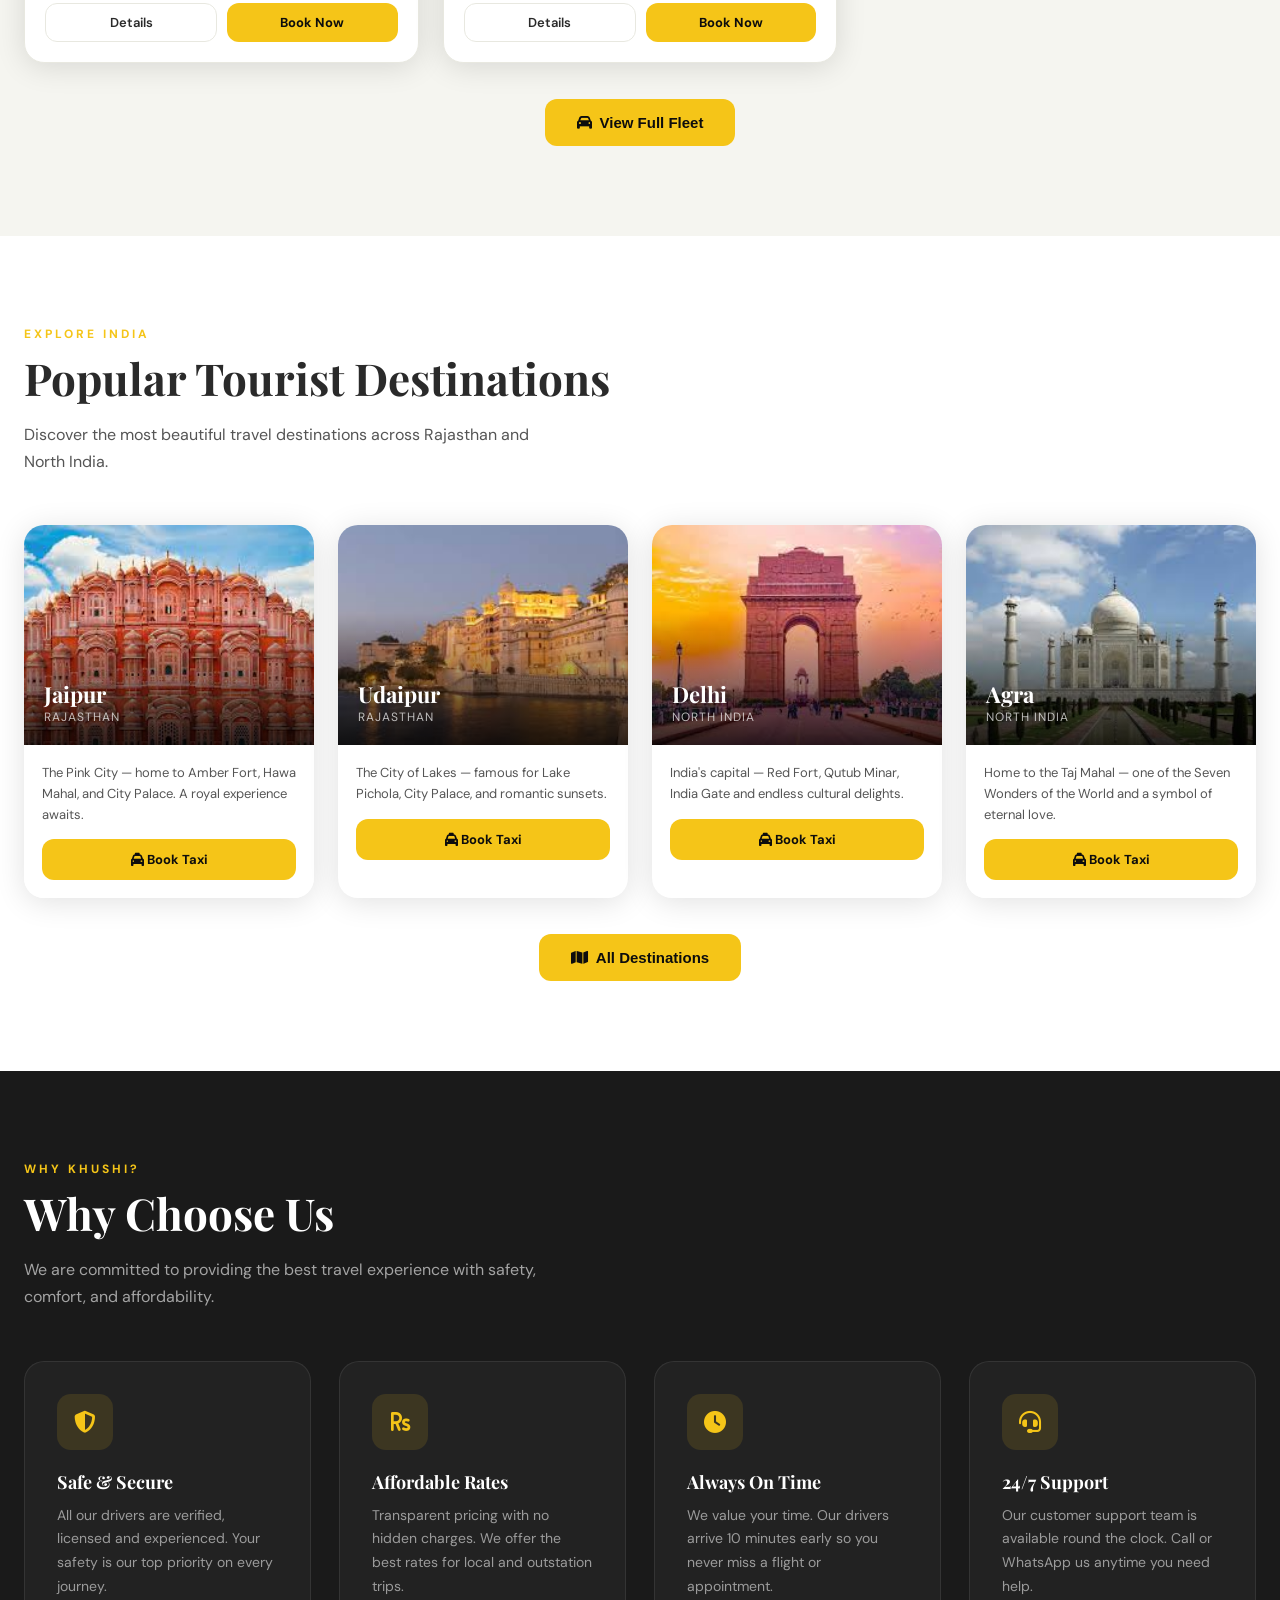
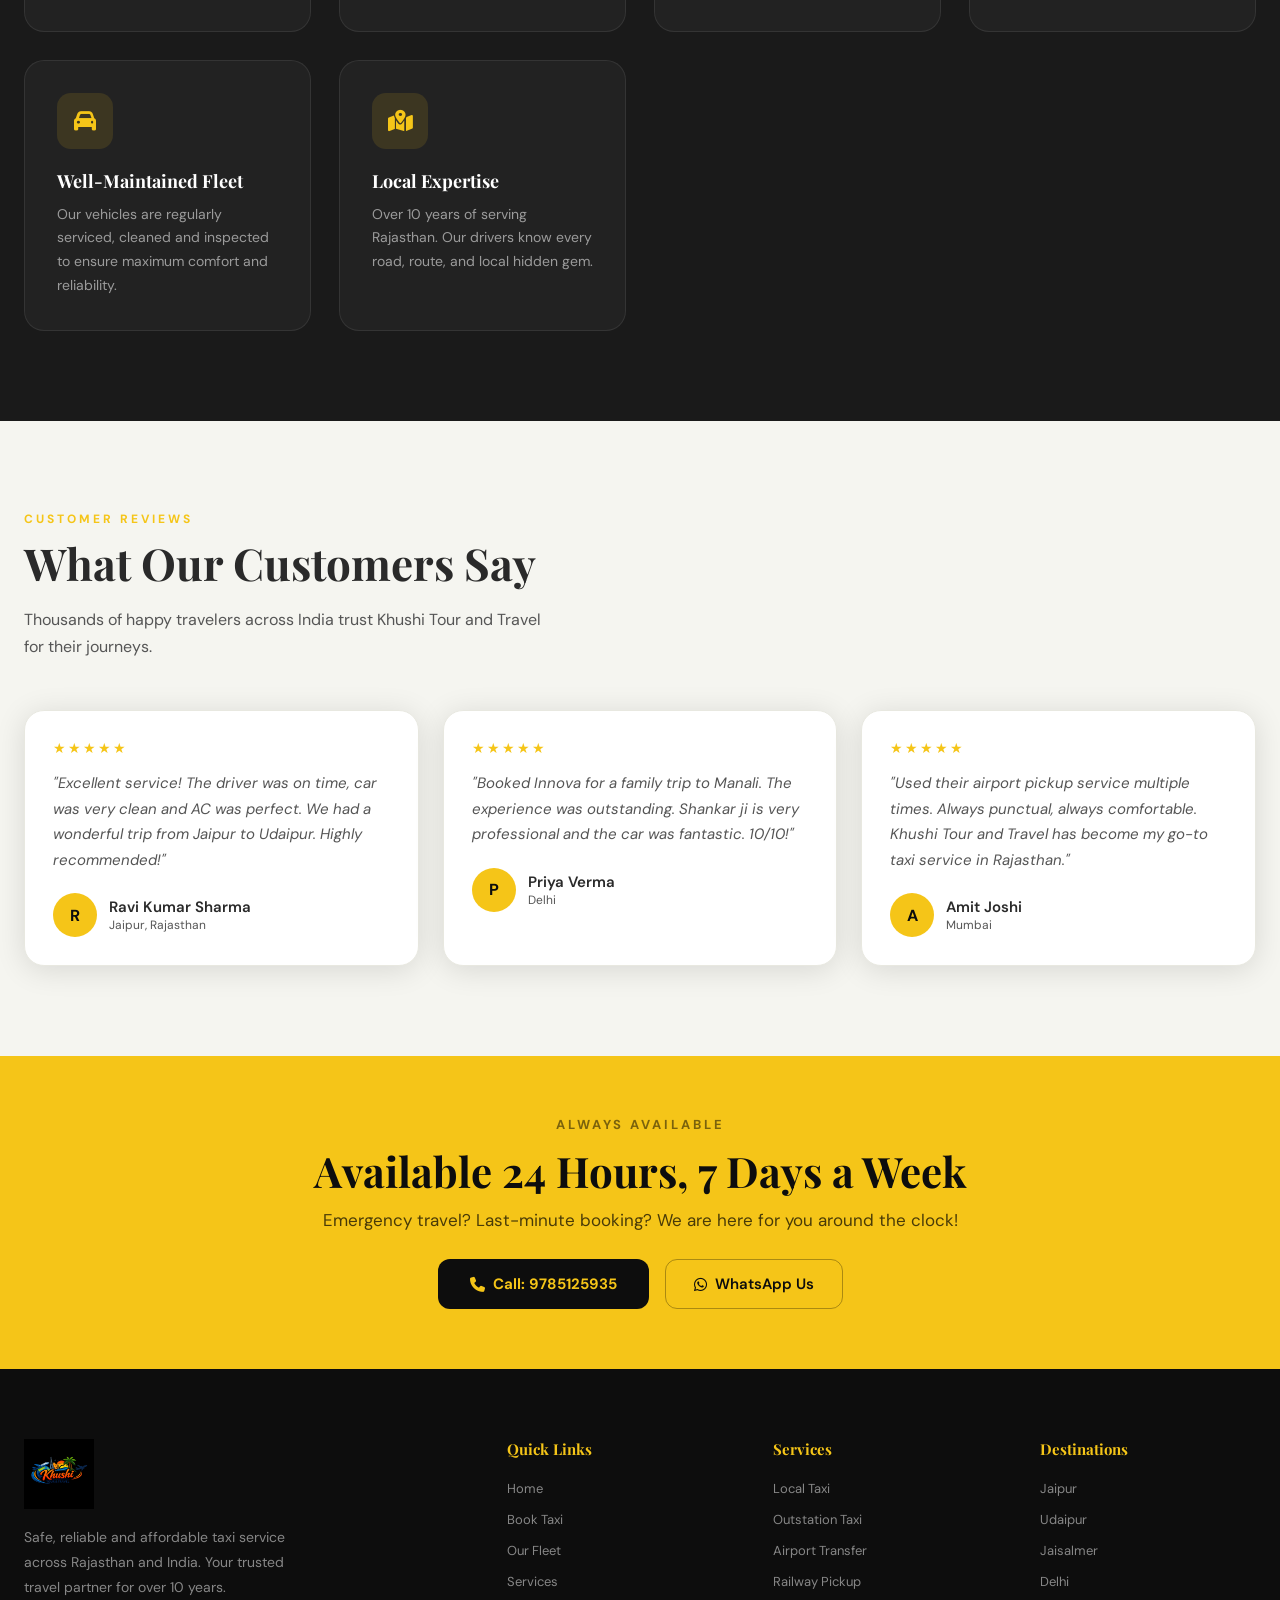
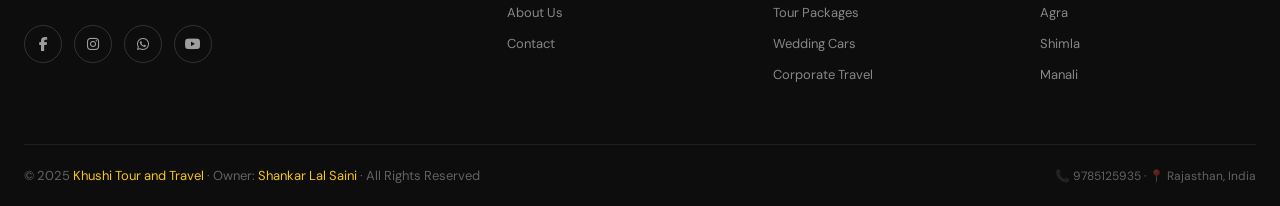
==== commit 98800db3: "Update index.html" ====
--- a/index.html
+++ b/index.html
@@ -1,379 +1,1262 @@
 <!DOCTYPE html>
 <html lang="en">
 <head>
-    <meta charset="UTF-8">
-    <meta name="viewport" content="width=device-width, initial-scale=1.0">
-    <title>Khushi Tour & Travel</title>
-    <style>
-        *{
-            margin:0;
-            padding:0;
-            box-sizing:border-box;
-            font-family:Arial, sans-serif;
-        }
+<meta charset="UTF-8">
+<meta name="viewport" content="width=device-width, initial-scale=1.0">
+<title>Khushi Tour and Travel | Trusted Taxi Service in Rajasthan</title>
+<link href="https://fonts.googleapis.com/css2?family=Playfair+Display:wght@400;700;900&family=DM+Sans:wght@300;400;500;600&display=swap" rel="stylesheet">
+<link rel="stylesheet" href="https://cdnjs.cloudflare.com/ajax/libs/font-awesome/6.5.0/css/all.min.css">
+<style>
+:root {
+  --gold: #f5c518;
+  --gold-dark: #d4a500;
+  --gold-light: #ffe566;
+  --black: #0d0d0d;
+  --black2: #1a1a1a;
+  --black3: #222;
+  --white: #fff;
+  --gray: #f5f5f0;
+  --gray2: #e8e8e0;
+  --text: #2a2a2a;
+  --text2: #555;
+  --font-head: 'Playfair Display', serif;
+  --font-body: 'DM Sans', sans-serif;
+  --radius: 12px;
+  --radius-lg: 20px;
+  --shadow: 0 4px 30px rgba(0,0,0,0.12);
+  --shadow-lg: 0 8px 60px rgba(0,0,0,0.18);
+  --transition: 0.3s cubic-bezier(0.4,0,0.2,1);
+}
+*, *::before, *::after { box-sizing: border-box; margin: 0; padding: 0; }
+html { scroll-behavior: smooth; }
+body { font-family: var(--font-body); color: var(--text); background: var(--white); overflow-x: hidden; }
+img { max-width: 100%; }
+a { text-decoration: none; color: inherit; }
+ul { list-style: none; }
+
+/* SCROLLBAR */
+::-webkit-scrollbar { width: 6px; }
+::-webkit-scrollbar-track { background: var(--black2); }
+::-webkit-scrollbar-thumb { background: var(--gold); border-radius: 3px; }
+
+/* NAVIGATION */
+nav {
+  position: fixed; top: 0; left: 0; right: 0; z-index: 1000;
+  background: rgba(13,13,13,0.95);
+  backdrop-filter: blur(20px);
+  border-bottom: 1px solid rgba(245,197,24,0.15);
+  transition: var(--transition);
+}
+.nav-inner {
+  max-width: 1300px; margin: 0 auto;
+  display: flex; align-items: center; justify-content: space-between;
+  padding: 0 24px; height: 70px;
+}
+.logo {
+  display: flex; align-items: center; gap: 12px;
+}
+.logo-icon {
+  width: 42px; height: 42px; background: var(--gold);
+  border-radius: 8px; display: flex; align-items: center; justify-content: center;
+  font-size: 20px; color: var(--black); flex-shrink: 0;
+}
+.logo-text { line-height: 1.2; }
+.logo-text .brand { font-family: var(--font-head); font-size: 18px; color: var(--white); font-weight: 700; letter-spacing: 0.3px; }
+.logo-text .tagline { font-size: 10px; color: var(--gold); letter-spacing: 2px; text-transform: uppercase; }
+.nav-links { display: flex; align-items: center; gap: 6px; }
+.nav-links a {
+  color: rgba(255,255,255,0.8); font-size: 14px; font-weight: 500;
+  padding: 8px 14px; border-radius: 8px; transition: var(--transition);
+  letter-spacing: 0.3px;
+}
+.nav-links a:hover, .nav-links a.active { color: var(--gold); background: rgba(245,197,24,0.1); }
+.nav-cta {
+  background: var(--gold) !important; color: var(--black) !important;
+  font-weight: 600 !important; padding: 10px 20px !important;
+}
+.nav-cta:hover { background: var(--gold-dark) !important; transform: translateY(-1px); }
+.hamburger { display: none; flex-direction: column; gap: 5px; cursor: pointer; padding: 6px; }
+.hamburger span { width: 24px; height: 2px; background: var(--white); border-radius: 2px; transition: var(--transition); }
+.mobile-menu {
+  display: none; position: absolute; top: 100%; left: 0; right: 0;
+  background: rgba(13,13,13,0.98); backdrop-filter: blur(20px);
+  padding: 16px 24px 20px; border-bottom: 1px solid rgba(245,197,24,0.15);
+}
+.mobile-menu a { display: block; color: rgba(255,255,255,0.8); padding: 12px 0; border-bottom: 1px solid rgba(255,255,255,0.06); font-size: 15px; }
+.mobile-menu a:last-child { border: none; }
+.mobile-menu.open { display: block; }
+
+/* PAGES */
+.page { display: none; padding-top: 70px; }
+.page.active { display: block; }
+
+/* HERO */
+.hero {
+  min-height: 100vh;
+  background: linear-gradient(135deg, #0d0d0d 0%, #1a1a0a 50%, #0a0a05 100%);
+  position: relative; overflow: hidden;
+  display: flex; align-items: center;
+}
+.hero-bg {
+  position: absolute; inset: 0;
+  background: url('[data-uri]') center/cover no-repeat;
+  opacity: 0.18;
+}
+.hero-overlay {
+  position: absolute; inset: 0;
+  background: linear-gradient(to right, rgba(13,13,13,0.95) 45%, rgba(13,13,13,0.3) 100%);
+}
+.hero-pattern {
+  position: absolute; inset: 0; opacity: 0.04;
+  background-image: repeating-linear-gradient(45deg, var(--gold) 0, var(--gold) 1px, transparent 0, transparent 50%);
+  background-size: 20px 20px;
+}
+.hero-content {
+  position: relative; z-index: 2;
+  max-width: 1300px; margin: 0 auto; padding: 80px 24px;
+  display: grid; grid-template-columns: 1fr 420px; gap: 60px; align-items: center;
+}
+.hero-badge {
+  display: inline-flex; align-items: center; gap: 8px;
+  background: rgba(245,197,24,0.12); border: 1px solid rgba(245,197,24,0.3);
+  color: var(--gold); padding: 8px 16px; border-radius: 30px; font-size: 12px;
+  font-weight: 600; letter-spacing: 1.5px; text-transform: uppercase; margin-bottom: 24px;
+}
+.hero h1 {
+  font-family: var(--font-head); font-size: clamp(36px, 5vw, 64px);
+  color: var(--white); line-height: 1.1; margin-bottom: 20px; font-weight: 900;
+}
+.hero h1 span { color: var(--gold); display: block; }
+.hero p { color: rgba(255,255,255,0.65); font-size: 18px; line-height: 1.7; margin-bottom: 36px; max-width: 480px; }
+.hero-btns { display: flex; gap: 14px; flex-wrap: wrap; margin-bottom: 50px; }
+.btn-primary {
+  background: var(--gold); color: var(--black); font-weight: 700;
+  padding: 15px 32px; border-radius: var(--radius); font-size: 15px;
+  cursor: pointer; border: none; transition: var(--transition); display: inline-flex; align-items: center; gap: 8px;
+}
+.btn-primary:hover { background: var(--gold-dark); transform: translateY(-2px); box-shadow: 0 8px 30px rgba(245,197,24,0.4); }
+.btn-secondary {
+  background: transparent; color: var(--white); font-weight: 600;
+  padding: 14px 28px; border-radius: var(--radius); font-size: 15px;
+  cursor: pointer; border: 1px solid rgba(255,255,255,0.3); transition: var(--transition);
+  display: inline-flex; align-items: center; gap: 8px;
+}
+.btn-secondary:hover { border-color: var(--gold); color: var(--gold); }
+.hero-stats { display: flex; gap: 32px; }
+.hero-stat .num { font-family: var(--font-head); font-size: 32px; font-weight: 700; color: var(--gold); }
+.hero-stat .lbl { font-size: 12px; color: rgba(255,255,255,0.5); text-transform: uppercase; letter-spacing: 1px; }
+
+/* QUICK BOOKING CARD */
+.quick-book {
+  background: var(--white); border-radius: var(--radius-lg); padding: 32px;
+  box-shadow: var(--shadow-lg); border: 1px solid rgba(245,197,24,0.15);
+}
+.quick-book h3 { font-family: var(--font-head); font-size: 22px; margin-bottom: 6px; }
+.quick-book p { font-size: 13px; color: var(--text2); margin-bottom: 22px; }
+.form-group { margin-bottom: 14px; }
+.form-group label { display: block; font-size: 12px; font-weight: 600; color: var(--text2); text-transform: uppercase; letter-spacing: 0.8px; margin-bottom: 6px; }
+.form-group input, .form-group select {
+  width: 100%; padding: 12px 14px; border: 1px solid var(--gray2); border-radius: var(--radius);
+  font-family: var(--font-body); font-size: 14px; color: var(--text);
+  background: var(--white); transition: var(--transition); outline: none;
+}
+.form-group input:focus, .form-group select:focus { border-color: var(--gold); box-shadow: 0 0 0 3px rgba(245,197,24,0.1); }
+.form-row { display: grid; grid-template-columns: 1fr 1fr; gap: 10px; }
+.btn-book { width: 100%; padding: 14px; background: var(--black); color: var(--gold); font-family: var(--font-body); font-weight: 700; font-size: 15px; border: none; border-radius: var(--radius); cursor: pointer; transition: var(--transition); margin-top: 4px; }
+.btn-book:hover { background: var(--gold); color: var(--black); }
+
+/* SECTION STYLES */
+.section { padding: 90px 24px; }
+.section-dark { background: var(--black2); color: var(--white); }
+.section-gray { background: var(--gray); }
+.container { max-width: 1300px; margin: 0 auto; }
+.section-label { font-size: 12px; font-weight: 700; letter-spacing: 3px; text-transform: uppercase; color: var(--gold); margin-bottom: 10px; }
+.section-title { font-family: var(--font-head); font-size: clamp(28px, 4vw, 44px); font-weight: 700; line-height: 1.2; margin-bottom: 16px; }
+.section-sub { font-size: 16px; color: var(--text2); max-width: 520px; line-height: 1.7; margin-bottom: 50px; }
+.section-dark .section-title { color: var(--white); }
+.section-dark .section-sub { color: rgba(255,255,255,0.6); }
+.section-header { margin-bottom: 50px; }
+
+/* CARS GRID */
+.cars-grid { display: grid; grid-template-columns: repeat(auto-fill, minmax(300px, 1fr)); gap: 24px; }
+.car-card {
+  background: var(--white); border-radius: var(--radius-lg); overflow: hidden;
+  box-shadow: var(--shadow); border: 1px solid var(--gray2); transition: var(--transition);
+}
+.car-card:hover { transform: translateY(-6px); box-shadow: var(--shadow-lg); border-color: var(--gold); }
+.car-img {
+  height: 200px; overflow: hidden; background: linear-gradient(135deg, #1a1a1a, #2a2a2a);
+  display: flex; align-items: center; justify-content: center; position: relative;
+}
+.car-img img { width: 100%; height: 100%; object-fit: cover; transition: var(--transition); }
+.car-card:hover .car-img img { transform: scale(1.05); }
+.car-badge {
+  position: absolute; top: 12px; left: 12px;
+  background: var(--gold); color: var(--black); font-size: 11px; font-weight: 700;
+  padding: 4px 10px; border-radius: 20px; letter-spacing: 0.5px;
+}
+.car-body { padding: 20px; }
+.car-name { font-family: var(--font-head); font-size: 20px; font-weight: 700; margin-bottom: 6px; }
+.car-desc { font-size: 13px; color: var(--text2); margin-bottom: 14px; line-height: 1.6; }
+.car-features { display: flex; gap: 14px; margin-bottom: 18px; flex-wrap: wrap; }
+.car-feat { font-size: 12px; color: var(--text2); display: flex; align-items: center; gap: 5px; }
+.car-feat i { color: var(--gold); font-size: 13px; }
+.car-actions { display: flex; gap: 10px; }
+.btn-outline { flex: 1; padding: 10px; border: 1px solid var(--gray2); border-radius: var(--radius); font-size: 13px; font-weight: 600; cursor: pointer; transition: var(--transition); background: transparent; color: var(--text); font-family: var(--font-body); }
+.btn-outline:hover { border-color: var(--gold); color: var(--gold); }
+.btn-gold { flex: 1; padding: 10px; background: var(--gold); border: none; border-radius: var(--radius); font-size: 13px; font-weight: 700; cursor: pointer; transition: var(--transition); color: var(--black); font-family: var(--font-body); }
+.btn-gold:hover { background: var(--gold-dark); }
+
+/* CATEGORY TABS */
+.cat-tabs { display: flex; gap: 10px; flex-wrap: wrap; margin-bottom: 36px; }
+.cat-tab {
+  padding: 10px 22px; border-radius: 30px; font-size: 14px; font-weight: 600;
+  cursor: pointer; border: 1px solid var(--gray2); transition: var(--transition); background: var(--white);
+}
+.cat-tab.active, .cat-tab:hover { background: var(--gold); border-color: var(--gold); color: var(--black); }
+
+/* WHY US */
+.why-grid { display: grid; grid-template-columns: repeat(auto-fill, minmax(250px, 1fr)); gap: 28px; }
+.why-card {
+  background: rgba(255,255,255,0.04); border: 1px solid rgba(255,255,255,0.08);
+  border-radius: var(--radius-lg); padding: 32px; transition: var(--transition);
+}
+.why-card:hover { background: rgba(245,197,24,0.06); border-color: rgba(245,197,24,0.3); transform: translateY(-4px); }
+.why-icon { width: 56px; height: 56px; background: rgba(245,197,24,0.12); border-radius: 14px; display: flex; align-items: center; justify-content: center; font-size: 22px; color: var(--gold); margin-bottom: 20px; }
+.why-card h4 { font-family: var(--font-head); font-size: 18px; color: var(--white); margin-bottom: 10px; }
+.why-card p { font-size: 14px; color: rgba(255,255,255,0.55); line-height: 1.7; }
+
+/* TESTIMONIALS */
+.testimonials-grid { display: grid; grid-template-columns: repeat(auto-fill, minmax(320px, 1fr)); gap: 24px; }
+.testi-card {
+  background: var(--white); border-radius: var(--radius-lg); padding: 28px;
+  box-shadow: var(--shadow); border: 1px solid var(--gray2); transition: var(--transition);
+}
+.testi-card:hover { transform: translateY(-4px); box-shadow: var(--shadow-lg); }
+.stars { color: var(--gold); font-size: 14px; margin-bottom: 14px; letter-spacing: 2px; }
+.testi-text { font-size: 15px; color: var(--text2); line-height: 1.7; margin-bottom: 20px; font-style: italic; }
+.testi-author { display: flex; align-items: center; gap: 12px; }
+.testi-avatar { width: 44px; height: 44px; border-radius: 50%; background: var(--gold); display: flex; align-items: center; justify-content: center; font-weight: 700; font-size: 16px; color: var(--black); flex-shrink: 0; }
+.testi-name { font-weight: 600; font-size: 15px; }
+.testi-loc { font-size: 12px; color: var(--text2); }
+
+/* BANNER 24/7 */
+.banner-247 {
+  background: var(--gold); padding: 60px 24px; text-align: center;
+}
+.banner-247 h2 { font-family: var(--font-head); font-size: clamp(28px, 4vw, 42px); color: var(--black); margin-bottom: 10px; }
+.banner-247 p { font-size: 17px; color: rgba(0,0,0,0.7); margin-bottom: 28px; }
+
+/* DESTINATIONS */
+.dest-grid { display: grid; grid-template-columns: repeat(auto-fill, minmax(280px, 1fr)); gap: 24px; }
+.dest-card {
+  border-radius: var(--radius-lg); overflow: hidden;
+  box-shadow: var(--shadow); transition: var(--transition); position: relative;
+  cursor: pointer;
+}
+.dest-card:hover { transform: translateY(-6px); box-shadow: var(--shadow-lg); }
+.dest-img { height: 220px; overflow: hidden; position: relative; }
+.dest-img img { width: 100%; height: 100%; object-fit: cover; transition: var(--transition); }
+.dest-card:hover .dest-img img { transform: scale(1.08); }
+.dest-overlay {
+  position: absolute; inset: 0;
+  background: linear-gradient(to top, rgba(0,0,0,0.8) 0%, transparent 60%);
+}
+.dest-info { position: absolute; bottom: 0; left: 0; right: 0; padding: 20px; }
+.dest-name { font-family: var(--font-head); font-size: 22px; color: var(--white); font-weight: 700; }
+.dest-state { font-size: 12px; color: rgba(255,255,255,0.7); text-transform: uppercase; letter-spacing: 1px; }
+.dest-body { padding: 18px; background: var(--white); }
+.dest-desc { font-size: 13px; color: var(--text2); line-height: 1.6; margin-bottom: 14px; }
+
+/* SERVICES */
+.services-grid { display: grid; grid-template-columns: repeat(auto-fill, minmax(260px, 1fr)); gap: 24px; }
+.svc-card {
+  background: var(--white); border-radius: var(--radius-lg); padding: 28px;
+  box-shadow: var(--shadow); border: 1px solid var(--gray2); transition: var(--transition);
+  text-align: center;
+}
+.svc-card:hover { transform: translateY(-5px); box-shadow: var(--shadow-lg); border-color: var(--gold); }
+.svc-icon { width: 64px; height: 64px; background: rgba(245,197,24,0.1); border-radius: 16px; display: flex; align-items: center; justify-content: center; font-size: 26px; color: var(--gold); margin: 0 auto 18px; transition: var(--transition); }
+.svc-card:hover .svc-icon { background: var(--gold); color: var(--black); }
+.svc-card h4 { font-family: var(--font-head); font-size: 17px; margin-bottom: 8px; }
+.svc-card p { font-size: 13px; color: var(--text2); line-height: 1.6; }
+
+/* ABOUT */
+.about-grid { display: grid; grid-template-columns: 1fr 1fr; gap: 70px; align-items: center; }
+.about-img-wrap { position: relative; }
+.about-img { border-radius: var(--radius-lg); overflow: hidden; }
+.about-img img { width: 100%; height: 500px; object-fit: cover; }
+.about-badge {
+  position: absolute; bottom: -20px; right: -20px;
+  background: var(--gold); color: var(--black); padding: 20px 24px; border-radius: var(--radius-lg);
+  text-align: center; box-shadow: var(--shadow-lg);
+}
+.about-badge .num { font-family: var(--font-head); font-size: 36px; font-weight: 700; line-height: 1; }
+.about-badge .txt { font-size: 11px; font-weight: 600; text-transform: uppercase; letter-spacing: 1px; }
+.about-content p { font-size: 15px; color: var(--text2); line-height: 1.8; margin-bottom: 20px; }
+.owner-card { background: var(--gray); border-radius: var(--radius-lg); padding: 24px; margin-top: 24px; display: flex; align-items: center; gap: 18px; }
+.owner-avatar { width: 60px; height: 60px; border-radius: 50%; background: var(--black); color: var(--gold); display: flex; align-items: center; justify-content: center; font-family: var(--font-head); font-size: 22px; font-weight: 700; flex-shrink: 0; }
+.owner-name { font-family: var(--font-head); font-size: 18px; font-weight: 700; }
+.owner-role { font-size: 12px; color: var(--text2); letter-spacing: 1px; text-transform: uppercase; }
+
+/* BOOKING PAGE */
+.booking-hero {
+  background: linear-gradient(135deg, var(--black) 0%, var(--black2) 100%);
+  padding: 80px 24px; text-align: center;
+}
+.booking-hero h1 { font-family: var(--font-head); font-size: clamp(32px, 4vw, 48px); color: var(--white); margin-bottom: 12px; }
+.booking-hero p { color: rgba(255,255,255,0.6); font-size: 17px; }
+.booking-form-wrap { max-width: 800px; margin: -40px auto 60px; background: var(--white); border-radius: var(--radius-lg); padding: 44px; box-shadow: var(--shadow-lg); position: relative; z-index: 2; }
+.booking-form-wrap h2 { font-family: var(--font-head); font-size: 26px; margin-bottom: 6px; }
+.booking-form-wrap p { font-size: 14px; color: var(--text2); margin-bottom: 30px; }
+.form-grid { display: grid; grid-template-columns: 1fr 1fr; gap: 18px; }
+.form-group-full { grid-column: 1/-1; }
+.form-group label { display: block; font-size: 12px; font-weight: 600; color: var(--text2); text-transform: uppercase; letter-spacing: 0.8px; margin-bottom: 7px; }
+.form-group input, .form-group select, .form-group textarea {
+  width: 100%; padding: 13px 16px; border: 1px solid var(--gray2); border-radius: var(--radius);
+  font-family: var(--font-body); font-size: 14px; color: var(--text);
+  background: var(--white); transition: var(--transition); outline: none;
+}
+.form-group textarea { resize: vertical; min-height: 100px; }
+.form-group input:focus, .form-group select:focus, .form-group textarea:focus { border-color: var(--gold); box-shadow: 0 0 0 3px rgba(245,197,24,0.1); }
+.success-msg {
+  display: none; background: #f0fff4; border: 1px solid #68d391; border-radius: var(--radius-lg);
+  padding: 32px; text-align: center; margin-top: 20px;
+}
+.success-msg.show { display: block; }
+.success-icon { font-size: 48px; color: #38a169; margin-bottom: 14px; }
+.success-msg h3 { font-family: var(--font-head); font-size: 22px; color: #276749; margin-bottom: 8px; }
+.success-msg p { color: #276749; font-size: 15px; }
+
+/* CONTACT */
+.contact-grid { display: grid; grid-template-columns: 1fr 1fr; gap: 60px; align-items: start; }
+.contact-info-card { background: var(--black2); border-radius: var(--radius-lg); padding: 40px; color: var(--white); }
+.contact-info-card h3 { font-family: var(--font-head); font-size: 26px; margin-bottom: 8px; }
+.contact-info-card p { color: rgba(255,255,255,0.6); font-size: 14px; margin-bottom: 32px; line-height: 1.7; }
+.contact-item { display: flex; align-items: flex-start; gap: 16px; margin-bottom: 24px; }
+.contact-item-icon { width: 44px; height: 44px; background: rgba(245,197,24,0.12); border-radius: 10px; display: flex; align-items: center; justify-content: center; color: var(--gold); font-size: 16px; flex-shrink: 0; }
+.contact-item h5 { font-size: 12px; letter-spacing: 1px; text-transform: uppercase; color: rgba(255,255,255,0.4); margin-bottom: 4px; }
+.contact-item p { font-size: 15px; color: var(--white); margin: 0; }
+.btn-whatsapp { display: inline-flex; align-items: center; gap: 10px; background: #25d366; color: var(--white); padding: 14px 28px; border-radius: var(--radius); font-size: 15px; font-weight: 600; transition: var(--transition); border: none; cursor: pointer; width: 100%; justify-content: center; margin-top: 8px; }
+.btn-whatsapp:hover { background: #1da851; transform: translateY(-1px); }
+
+/* MAP */
+.map-wrap { border-radius: var(--radius-lg); overflow: hidden; height: 280px; background: var(--gray2); display: flex; align-items: center; justify-content: center; margin-top: 24px; border: 1px solid var(--gray2); position: relative; }
+.map-placeholder { text-align: center; color: var(--text2); }
+.map-placeholder i { font-size: 40px; color: var(--gold); margin-bottom: 10px; }
+
+/* FAQ */
+.faq-list { max-width: 800px; }
+.faq-item { border-bottom: 1px solid var(--gray2); }
+.faq-q { padding: 20px 0; display: flex; justify-content: space-between; align-items: center; cursor: pointer; font-weight: 600; font-size: 15px; transition: var(--transition); }
+.faq-q:hover { color: var(--gold); }
+.faq-q i { transition: var(--transition); color: var(--gold); flex-shrink: 0; }
+.faq-a { font-size: 14px; color: var(--text2); line-height: 1.7; max-height: 0; overflow: hidden; transition: max-height 0.3s ease, padding 0.3s ease; }
+.faq-a.open { max-height: 200px; padding-bottom: 18px; }
+
+/* GALLERY */
+.gallery-grid { display: grid; grid-template-columns: repeat(4, 1fr); gap: 12px; }
+.gallery-item { border-radius: 10px; overflow: hidden; aspect-ratio: 1; cursor: pointer; }
+.gallery-item img { width: 100%; height: 100%; object-fit: cover; transition: var(--transition); }
+.gallery-item:hover img { transform: scale(1.06); }
+.gallery-item:nth-child(3), .gallery-item:nth-child(7) { grid-column: span 2; aspect-ratio: auto; height: 200px; }
+
+/* FLOATING WHATSAPP */
+.float-wa {
+  position: fixed; bottom: 28px; right: 28px; z-index: 900;
+  width: 60px; height: 60px; background: #25d366; border-radius: 50%;
+  display: flex; align-items: center; justify-content: center;
+  font-size: 28px; color: var(--white); box-shadow: 0 4px 20px rgba(37,211,102,0.5);
+  cursor: pointer; transition: var(--transition); text-decoration: none;
+}
+.float-wa:hover { transform: scale(1.1); background: #1da851; }
+.float-wa-tooltip {
+  position: absolute; right: 70px; background: var(--black); color: var(--white);
+  padding: 7px 14px; border-radius: 8px; font-size: 12px; font-weight: 600; white-space: nowrap;
+  opacity: 0; transition: var(--transition); pointer-events: none;
+}
+.float-wa:hover .float-wa-tooltip { opacity: 1; right: 76px; }
+
+/* FOOTER */
+footer {
+  background: var(--black); color: var(--white); padding: 70px 24px 0;
+}
+.footer-grid { max-width: 1300px; margin: 0 auto; display: grid; grid-template-columns: 2fr 1fr 1fr 1fr; gap: 50px; padding-bottom: 50px; border-bottom: 1px solid rgba(255,255,255,0.08); }
+.footer-brand p { font-size: 14px; color: rgba(255,255,255,0.5); line-height: 1.8; margin: 16px 0 24px; max-width: 280px; }
+.social-links { display: flex; gap: 12px; }
+.social-link { width: 38px; height: 38px; border-radius: 50%; border: 1px solid rgba(255,255,255,0.15); display: flex; align-items: center; justify-content: center; font-size: 14px; color: rgba(255,255,255,0.6); transition: var(--transition); }
+.social-link:hover { background: var(--gold); border-color: var(--gold); color: var(--black); }
+.footer-col h5 { font-family: var(--font-head); font-size: 15px; margin-bottom: 18px; color: var(--gold); }
+.footer-col ul li { margin-bottom: 10px; }
+.footer-col ul a { font-size: 13px; color: rgba(255,255,255,0.5); transition: var(--transition); }
+.footer-col ul a:hover { color: var(--gold); }
+.footer-bottom { max-width: 1300px; margin: 0 auto; display: flex; justify-content: space-between; align-items: center; padding: 22px 0; flex-wrap: wrap; gap: 10px; }
+.footer-bottom p { font-size: 13px; color: rgba(255,255,255,0.35); }
+.footer-bottom span { color: var(--gold); }
+
+/* CAR DETAIL MODAL */
+.modal-overlay {
+  display: none; position: fixed; inset: 0; z-index: 2000;
+  background: rgba(0,0,0,0.85); backdrop-filter: blur(8px);
+  align-items: center; justify-content: center; padding: 20px;
+}
+.modal-overlay.open { display: flex; }
+.modal-box {
+  background: var(--white); border-radius: var(--radius-lg); max-width: 700px; width: 100%;
+  max-height: 90vh; overflow-y: auto; animation: modalIn 0.35s ease;
+}
+@keyframes modalIn { from { opacity: 0; transform: scale(0.95) translateY(20px); } to { opacity: 1; transform: scale(1) translateY(0); } }
+.modal-header { padding: 24px 24px 0; display: flex; justify-content: space-between; align-items: flex-start; }
+.modal-close { width: 36px; height: 36px; border-radius: 50%; border: 1px solid var(--gray2); background: var(--white); cursor: pointer; display: flex; align-items: center; justify-content: center; font-size: 16px; color: var(--text2); transition: var(--transition); }
+.modal-close:hover { background: var(--black); color: var(--white); }
+.modal-img { height: 280px; margin: 20px 24px; border-radius: 12px; overflow: hidden; background: var(--gray); }
+.modal-img img { width: 100%; height: 100%; object-fit: cover; }
+.modal-content { padding: 0 24px 28px; }
+.modal-title { font-family: var(--font-head); font-size: 26px; margin-bottom: 6px; }
+.modal-features { display: flex; gap: 20px; flex-wrap: wrap; padding: 16px; background: var(--gray); border-radius: var(--radius); margin: 16px 0; }
+.modal-feat { font-size: 13px; display: flex; align-items: center; gap: 6px; }
+.modal-feat i { color: var(--gold); }
+.modal-desc { font-size: 14px; color: var(--text2); line-height: 1.7; margin-bottom: 20px; }
+
+/* ANIMATIONS */
+@keyframes fadeUp { from { opacity: 0; transform: translateY(30px); } to { opacity: 1; transform: translateY(0); } }
+.fade-up { animation: fadeUp 0.6s ease both; }
+.fade-up-1 { animation-delay: 0.1s; }
+.fade-up-2 { animation-delay: 0.2s; }
+.fade-up-3 { animation-delay: 0.3s; }
+.fade-up-4 { animation-delay: 0.4s; }
+
+/* RESPONSIVE */
+@media (max-width: 1024px) {
+  .hero-content { grid-template-columns: 1fr; }
+  .quick-book { max-width: 500px; }
+  .about-grid { grid-template-columns: 1fr; }
+  .about-img-wrap { order: -1; }
+  .about-badge { right: 10px; }
+  .contact-grid { grid-template-columns: 1fr; }
+  .footer-grid { grid-template-columns: 1fr 1fr; }
+}
+@media (max-width: 768px) {
+  .nav-links { display: none; }
+  .hamburger { display: flex; }
+  .hero-stats { gap: 20px; }
+  .form-grid { grid-template-columns: 1fr; }
+  .gallery-grid { grid-template-columns: repeat(2, 1fr); }
+  .gallery-item:nth-child(3), .gallery-item:nth-child(7) { grid-column: span 1; height: auto; }
+  .footer-grid { grid-template-columns: 1fr; gap: 30px; }
+  .footer-bottom { flex-direction: column; text-align: center; }
+  .booking-form-wrap { padding: 28px 20px; }
+}
+</style>
+</head>
+<body>
+
+<!-- NAVIGATION -->
+<nav id="navbar">
+  <div class="nav-inner">
+    <div class="logo">
+      <img src="[data-uri]" alt="Khushi Tour and Travel" style="height:54px;width:auto;object-fit:contain;filter:brightness(1.1);">
+    </div>
+    <div class="nav-links">
+      <a href="#" onclick="showPage('home')" class="active" id="nav-home">Home</a>
+      <a href="#" onclick="showPage('book')" id="nav-book">Book Taxi</a>
+      <a href="#" onclick="showPage('fleet')" id="nav-fleet">Fleet</a>
+      <a href="#" onclick="showPage('destinations')" id="nav-destinations">Destinations</a>
+      <a href="#" onclick="showPage('services')" id="nav-services">Services</a>
+      <a href="#" onclick="showPage('about')" id="nav-about">About</a>
+      <a href="#" onclick="showPage('contact')" id="nav-contact">Contact</a>
+      <a href="#" onclick="showPage('book')" class="nav-cta">Book Now</a>
+    </div>
+    <div class="hamburger" onclick="toggleMobile()">
+      <span></span><span></span><span></span>
+    </div>
+  </div>
+  <div class="mobile-menu" id="mobileMenu">
+    <a href="#" onclick="showPage('home');toggleMobile()">Home</a>
+    <a href="#" onclick="showPage('book');toggleMobile()">Book Taxi</a>
+    <a href="#" onclick="showPage('fleet');toggleMobile()">Our Fleet</a>
+    <a href="#" onclick="showPage('destinations');toggleMobile()">Destinations</a>
+    <a href="#" onclick="showPage('services');toggleMobile()">Services</a>
+    <a href="#" onclick="showPage('about');toggleMobile()">About Us</a>
+    <a href="#" onclick="showPage('contact');toggleMobile()">Contact</a>
+  </div>
+</nav>
+
+<!-- FLOATING WHATSAPP -->
+<a href="https://wa.me/919785125935" target="_blank" class="float-wa">
+  <span class="float-wa-tooltip">Book on WhatsApp</span>
+  <i class="fab fa-whatsapp"></i>
+</a>
+
+<!-- CAR DETAIL MODAL -->
+<div class="modal-overlay" id="carModal" onclick="closeModal(event)">
+  <div class="modal-box">
+    <div class="modal-header">
+      <div>
+        <div id="modalBadge" class="car-badge" style="position:static;display:inline-block;margin-bottom:6px;"></div>
+        <h2 class="modal-title" id="modalTitle"></h2>
+      </div>
+      <button class="modal-close" onclick="closeModalBtn()"><i class="fas fa-times"></i></button>
+    </div>
+    <div class="modal-img"><img id="modalImg" src="" alt=""></div>
+    <div class="modal-content">
+      <div class="modal-features" id="modalFeatures"></div>
+      <p class="modal-desc" id="modalDesc"></p>
+      <button class="btn-primary" onclick="closeModalBtn();showPage('book')" style="width:100%;justify-content:center;">
+        <i class="fas fa-calendar-check"></i> Book This Car
+      </button>
+    </div>
+  </div>
+</div>
+
+<!-- ====== HOME PAGE ====== -->
+<div id="page-home" class="page active">
+
+  <!-- HERO -->
+  <div class="hero">
+    <div class="hero-bg"></div>
+    <div class="hero-overlay"></div>
+    <div class="hero-pattern"></div>
+    <div class="hero-content container">
+      <div class="fade-up">
+        <div class="hero-badge"><i class="fas fa-star"></i> Rajasthan's Most Trusted Taxi Service</div>
+        <h1>Welcome to<span>Khushi Tour & Travel</span></h1>
+        <p>Safe, Reliable and Affordable Taxi Service Across India. Your journey begins with us — explore Rajasthan and beyond in comfort.</p>
+        <div class="hero-btns">
+          <button class="btn-primary" onclick="showPage('book')"><i class="fas fa-taxi"></i> Book Taxi Now</button>
+          <button class="btn-secondary" onclick="showPage('destinations')"><i class="fas fa-map-marked-alt"></i> Explore Destinations</button>
+        </div>
+        <div class="hero-stats">
+          <div class="hero-stat"><div class="num">5000+</div><div class="lbl">Happy Customers</div></div>
+          <div class="hero-stat"><div class="num">10+</div><div class="lbl">Years Experience</div></div>
+          <div class="hero-stat"><div class="num">50+</div><div class="lbl">Destinations</div></div>
+        </div>
+      </div>
+      <div class="quick-book fade-up fade-up-2">
+        <h3>Quick Booking</h3>
+        <p>Reserve your taxi in just a minute</p>
+        <form onsubmit="quickBook(event)">
+          <div class="form-row">
+            <div class="form-group">
+              <label>Your Name</label>
+              <input type="text" placeholder="Full name" required>
+            </div>
+            <div class="form-group">
+              <label>Phone Number</label>
+              <input type="tel" placeholder="Mobile number" required>
+            </div>
+          </div>
+          <div class="form-group">
+            <label>Pickup Location</label>
+            <input type="text" placeholder="Enter pickup city or address" required>
+          </div>
+          <div class="form-group">
+            <label>Drop Location</label>
+            <input type="text" placeholder="Enter destination" required>
+          </div>
+          <div class="form-row">
+            <div class="form-group">
+              <label>Travel Date</label>
+              <input type="date" required>
+            </div>
+            <div class="form-group">
+              <label>Car Type</label>
+              <select>
+                <option>Sedan</option>
+                <option>SUV</option>
+                <option>Luxury</option>
+                <option>Tempo Traveller</option>
+              </select>
+            </div>
+          </div>
+          <button type="submit" class="btn-book"><i class="fas fa-search"></i> &nbsp;Search Available Cars</button>
+        </form>
+      </div>
+    </div>
+  </div>
+
+  <!-- POPULAR CARS -->
+  <div class="section section-gray">
+    <div class="container">
+      <div class="section-header fade-up">
+        <div class="section-label">Our Fleet</div>
+        <h2 class="section-title">Popular Cars for Your Journey</h2>
+        <p class="section-sub">Choose from our wide range of well-maintained, AC-equipped vehicles for every type of trip.</p>
+      </div>
+      <div class="cars-grid">
+        <div class="car-card fade-up fade-up-1">
+          <div class="car-img">
+            <img src="[data-uri]" alt="Swift Dzire">
+            <span class="car-badge">Sedan</span>
+          </div>
+          <div class="car-body">
+            <div class="car-name">Maruti Swift Dzire</div>
+            <div class="car-desc">Comfortable and fuel-efficient sedan ideal for city rides and outstation trips.</div>
+            <div class="car-features">
+              <span class="car-feat"><i class="fas fa-users"></i> 4 Seater</span>
+              <span class="car-feat"><i class="fas fa-snowflake"></i> AC</span>
+              <span class="car-feat"><i class="fas fa-suitcase"></i> 2 Bags</span>
+            </div>
+            <div class="car-actions">
+              <button class="btn-outline" onclick="openModal('Maruti Swift Dzire','Sedan','[data-uri]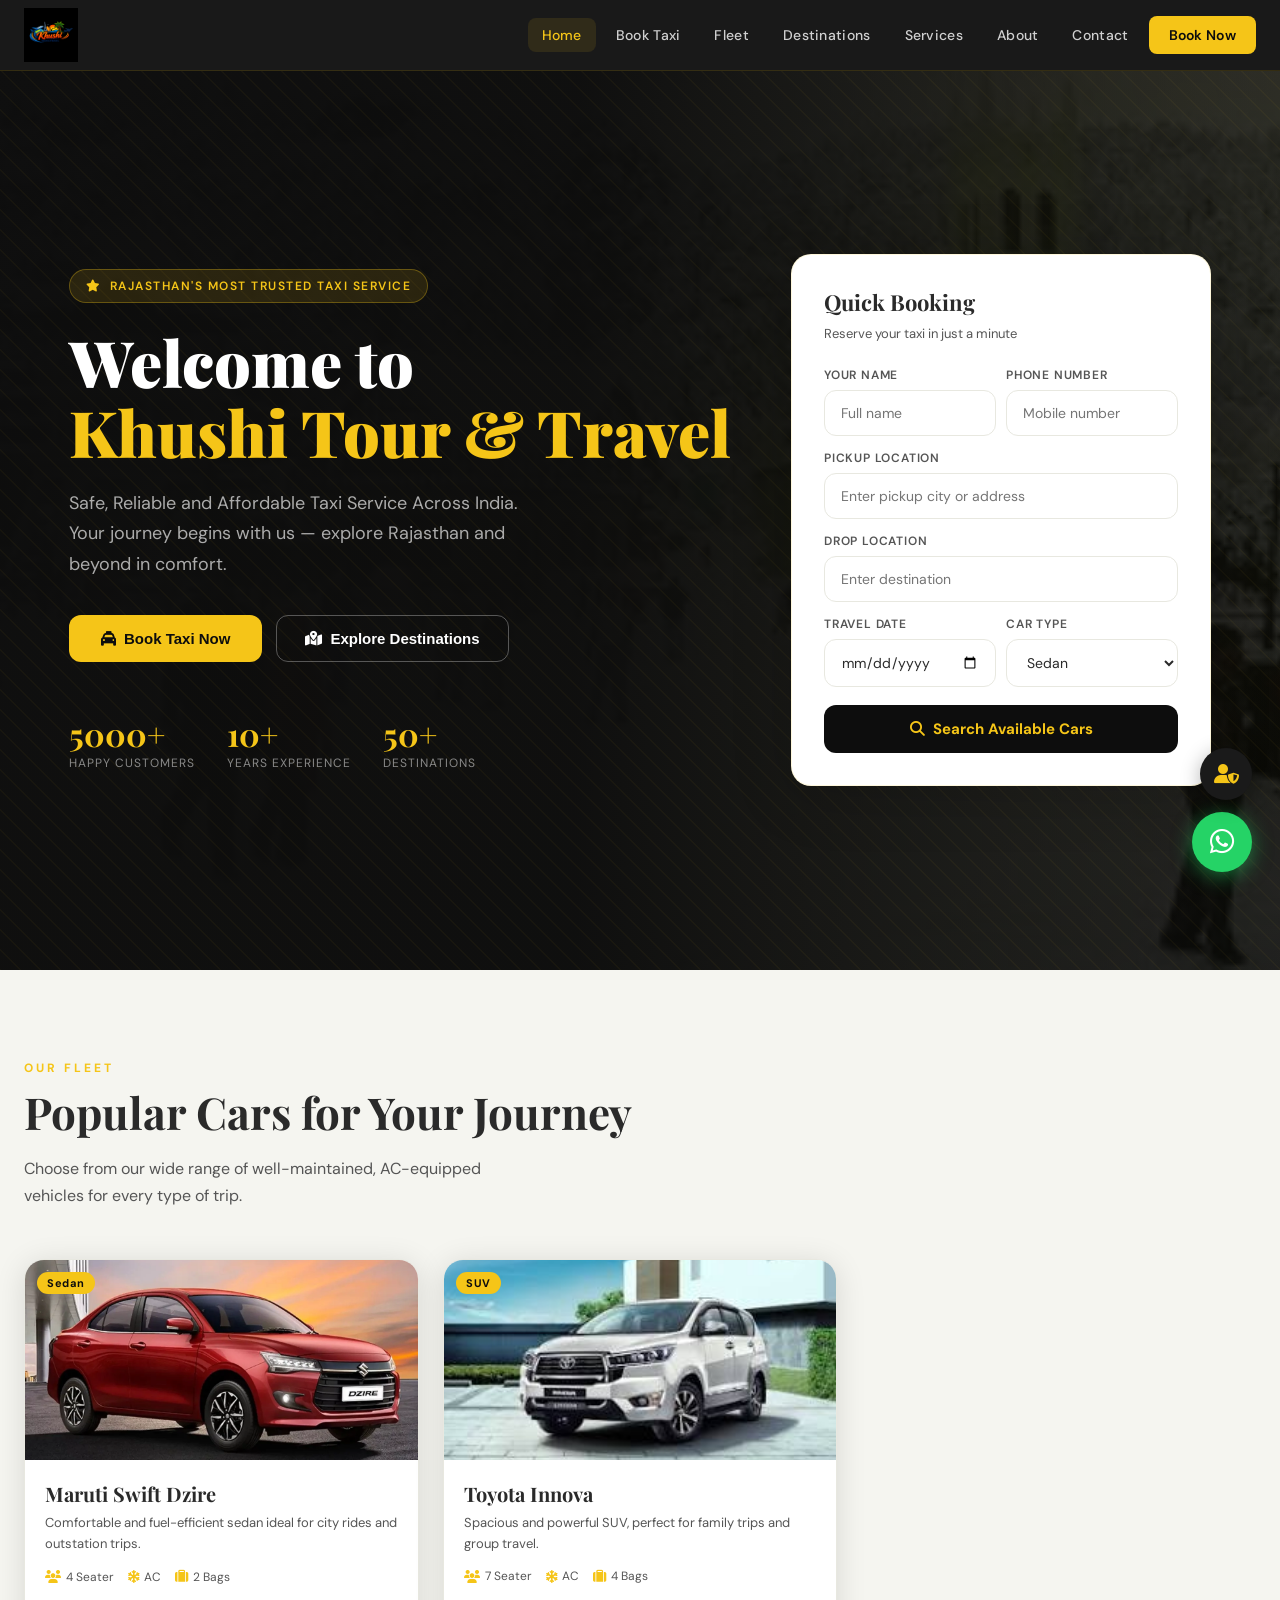
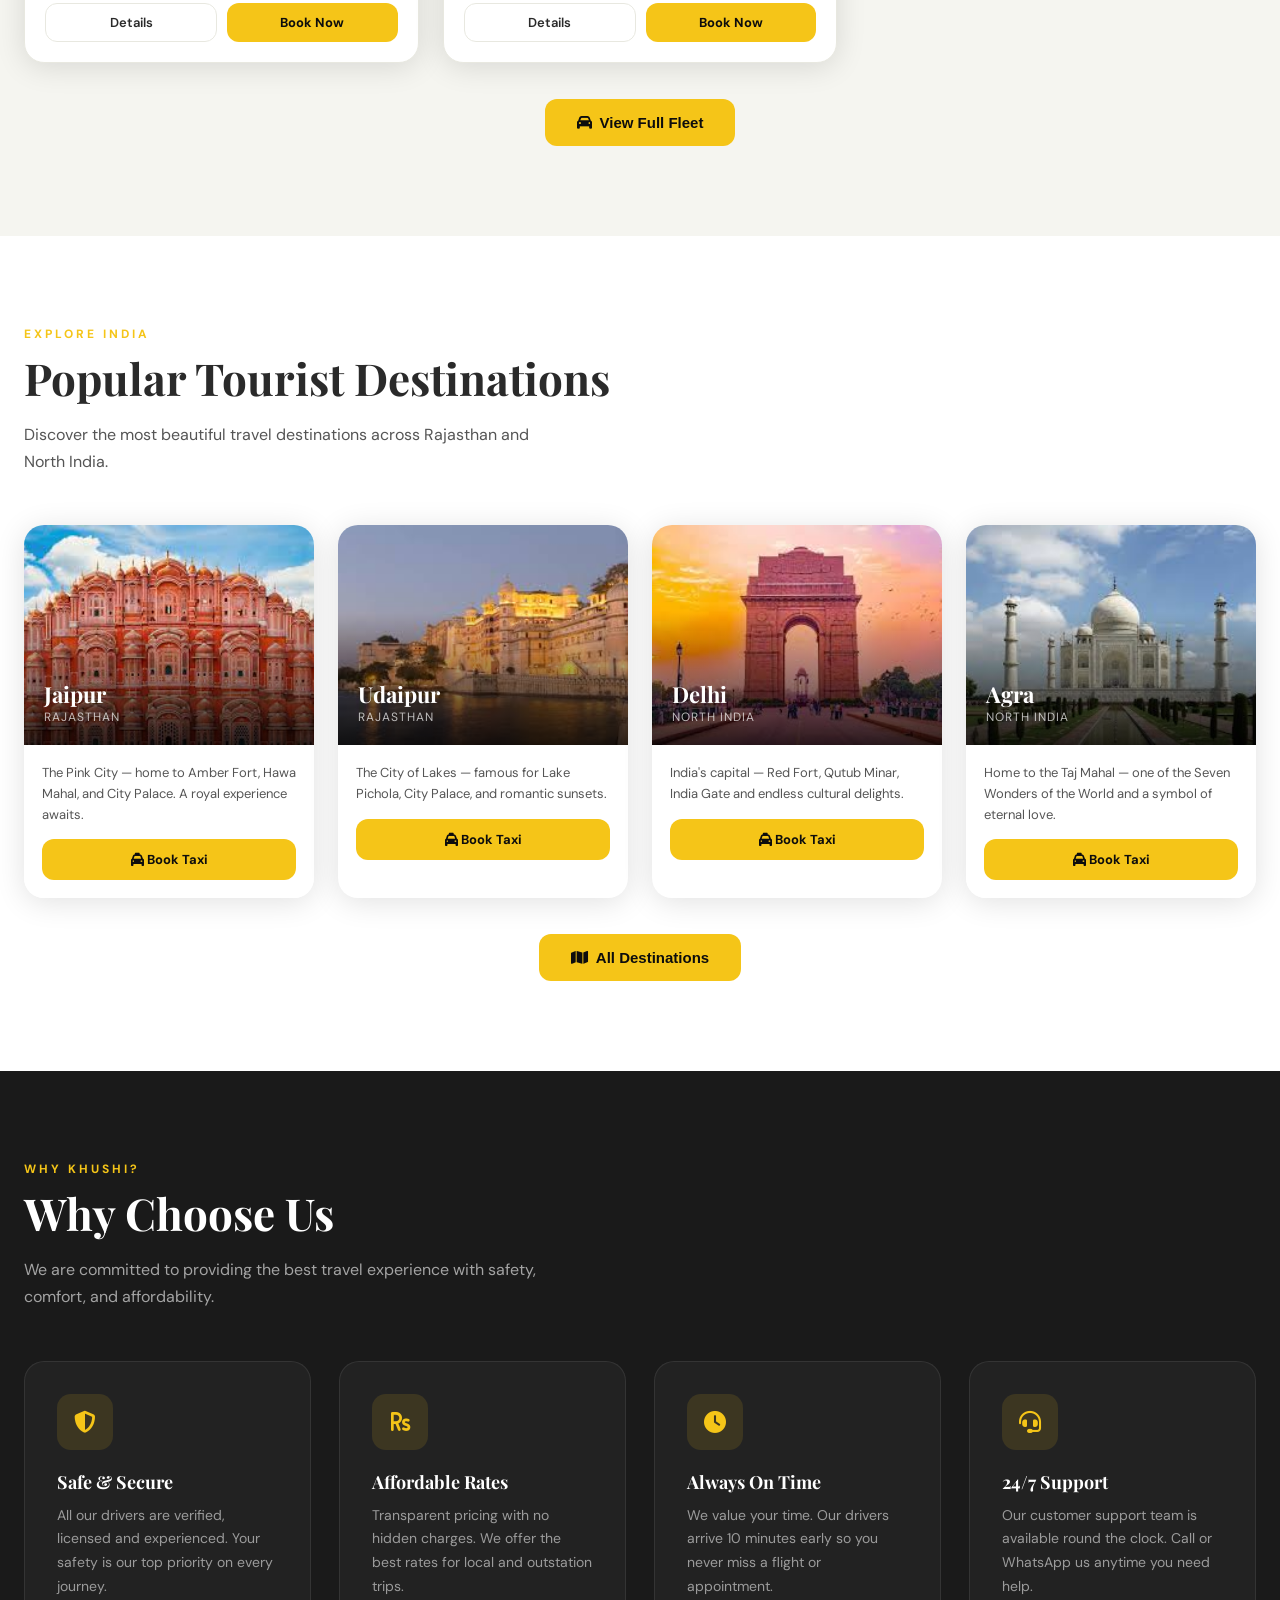
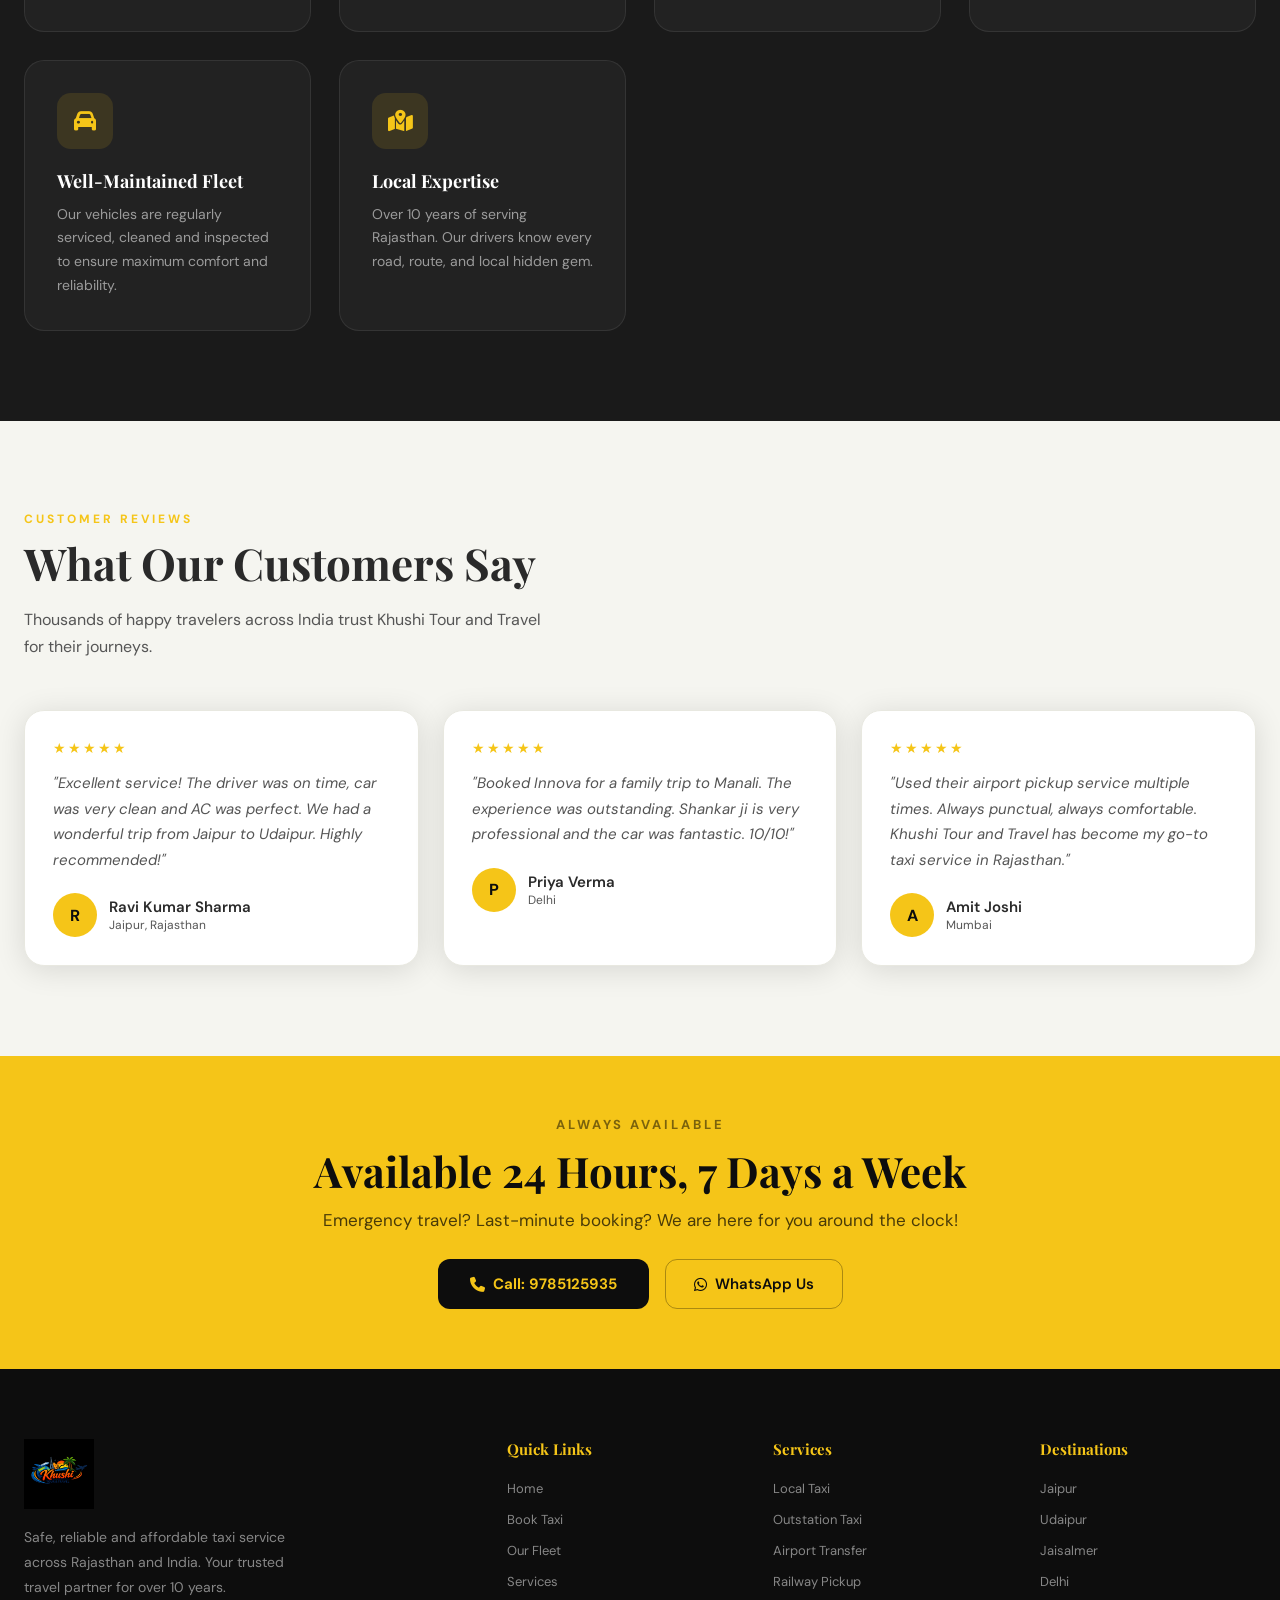
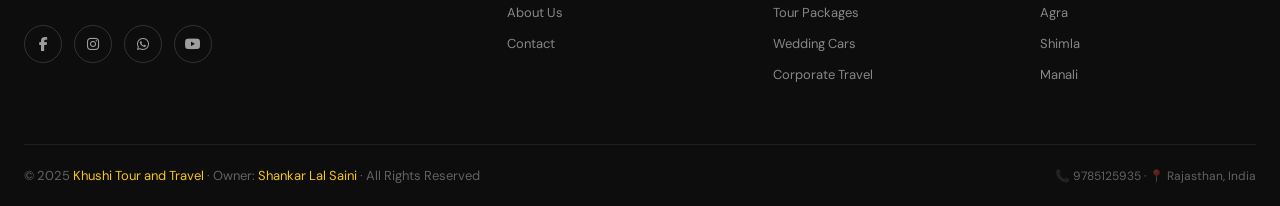
==== commit fd46cff9: "Update index.html" ====
--- a/index.html
+++ b/index.html
@@ -1189,15 +1189,93 @@
   document.getElementById('mobileMenu').classList.toggle('open');
 }
 
+// ── BOOKING STORAGE ──────────────────────────────────────────
+const ADMIN_PASS = "khushi123";
+let bookings = JSON.parse(localStorage.getItem('ktt_bookings') || '[]');
+
+function saveBookings() {
+  localStorage.setItem('ktt_bookings', JSON.stringify(bookings));
+}
+
+function getFormData(form) {
+  const inputs = form.querySelectorAll('input,select,textarea');
+  const data = {};
+  inputs.forEach(inp => {
+    if (inp.name) data[inp.name] = inp.value;
+  });
+  return data;
+}
+
+function sendWhatsApp(booking) {
+  const msg = `🚖 *NAYI BOOKING - Khushi Tour & Travel*
+━━━━━━━━━━━━━━━━━━
+👤 *Naam:* ${booking.name}
+📞 *Phone:* ${booking.phone}
+📍 *Pickup:* ${booking.pickup}
+📍 *Drop:* ${booking.drop}
+📅 *Date:* ${booking.date}
+⏰ *Time:* ${booking.time}
+👥 *Passengers:* ${booking.passengers}
+🚗 *Car:* ${booking.car}
+📝 *Special:* ${booking.special || 'Koi nahi'}
+━━━━━━━━━━━━━━━━━━
+🕐 Booking Time: ${booking.bookedAt}`;
+  const encoded = encodeURIComponent(msg);
+  window.open(`https://wa.me/919785125935?text=${encoded}`, '_blank');
+}
+
 function quickBook(e) {
   e.preventDefault();
+  const form = e.target;
+  const inputs = form.querySelectorAll('input,select');
+  const vals = Array.from(inputs).map(i => i.value);
+  // Save quick booking
+  const booking = {
+    id: 'KTT' + Date.now(),
+    name: vals[0] || '',
+    phone: vals[1] || '',
+    pickup: vals[2] || '',
+    drop: vals[3] || '',
+    date: vals[4] || '',
+    time: '',
+    passengers: '',
+    car: vals[5] || '',
+    special: '',
+    bookedAt: new Date().toLocaleString('hi-IN'),
+    source: 'Quick Booking'
+  };
+  bookings.unshift(booking);
+  saveBookings();
+  sendWhatsApp(booking);
   showPage('book');
 }
 
 function submitBooking(e) {
   e.preventDefault();
+  const form = e.target;
+  const inputs = form.querySelectorAll('input,select,textarea');
+  const vals = Array.from(inputs).map(i => i.value);
+  const booking = {
+    id: 'KTT' + Date.now(),
+    name: vals[0] || '',
+    phone: vals[1] || '',
+    pickup: vals[2] || '',
+    drop: vals[3] || '',
+    date: vals[4] || '',
+    time: vals[5] || '',
+    passengers: vals[6] || '',
+    car: vals[7] || '',
+    special: vals[8] || '',
+    bookedAt: new Date().toLocaleString('hi-IN'),
+    source: 'Main Booking Form'
+  };
+  bookings.unshift(booking);
+  saveBookings();
+  // Show success
   document.getElementById('bookingForm').style.display = 'none';
   document.getElementById('successMsg').classList.add('show');
+  // Send WhatsApp
+  sendWhatsApp(booking);
 }
 
 function contactSubmit(e) {
@@ -1205,6 +1283,101 @@
   e.target.style.display = 'none';
   document.getElementById('contactSuccess').style.display = 'block';
 }
+
+// ── ADMIN PANEL ───────────────────────────────────────────────
+function openAdmin() {
+  document.getElementById('adminOverlay').style.display = 'flex';
+  document.getElementById('adminLoginBox').style.display = 'block';
+  document.getElementById('adminDashboard').style.display = 'none';
+  document.getElementById('adminPassInput').value = '';
+  document.getElementById('adminLoginError').style.display = 'none';
+}
+
+function closeAdmin() {
+  document.getElementById('adminOverlay').style.display = 'none';
+}
+
+function adminLogin() {
+  const pass = document.getElementById('adminPassInput').value;
+  if (pass === ADMIN_PASS) {
+    document.getElementById('adminLoginBox').style.display = 'none';
+    document.getElementById('adminDashboard').style.display = 'block';
+    renderBookings();
+  } else {
+    document.getElementById('adminLoginError').style.display = 'block';
+  }
+}
+
+function deleteBooking(id) {
+  if (confirm('Yeh booking delete karein?')) {
+    bookings = bookings.filter(b => b.id !== id);
+    saveBookings();
+    renderBookings();
+  }
+}
+
+function callBooking(phone) {
+  window.open('tel:' + phone);
+}
+
+function waBooking(booking) {
+  const msg = `Namaste ${booking.name} ji!\n\nAapki booking confirm ho gayi hai.\n🚗 Car: ${booking.car}\n📍 Pickup: ${booking.pickup}\n📅 Date: ${booking.date} | ${booking.time}\n\nDhanyawaad - Khushi Tour & Travel\n📞 9785125935`;
+  window.open('https://wa.me/91' + booking.phone + '?text=' + encodeURIComponent(msg), '_blank');
+}
+
+function filterBookings() {
+  const q = document.getElementById('adminSearch').value.toLowerCase();
+  const cards = document.querySelectorAll('.booking-row');
+  cards.forEach(c => {
+    c.style.display = c.textContent.toLowerCase().includes(q) ? '' : 'none';
+  });
+}
+
+function renderBookings() {
+  bookings = JSON.parse(localStorage.getItem('ktt_bookings') || '[]');
+  const list = document.getElementById('bookingsList');
+  const total = document.getElementById('totalBookings');
+  const today = document.getElementById('todayBookings');
+  const todayStr = new Date().toLocaleDateString('en-IN');
+  const todayCount = bookings.filter(b => b.bookedAt && b.bookedAt.includes(todayStr.split('/')[0])).length;
+  total.textContent = bookings.length;
+  today.textContent = todayCount;
+  if (bookings.length === 0) {
+    list.innerHTML = '<div style="text-align:center;padding:40px;color:#888;"><i class="fas fa-inbox" style="font-size:40px;margin-bottom:12px;display:block;"></i>Abhi tak koi booking nahi aayi</div>';
+    return;
+  }
+  list.innerHTML = bookings.map((b,i) => `
+    <div class="booking-row" style="background:#fff;border:1px solid #e8e8e0;border-radius:12px;padding:18px;margin-bottom:14px;border-left:4px solid #f5c518;">
+      <div style="display:flex;justify-content:space-between;align-items:flex-start;flex-wrap:wrap;gap:10px;margin-bottom:12px;">
+        <div>
+          <span style="background:#f5c518;color:#000;font-size:11px;font-weight:700;padding:3px 10px;border-radius:20px;letter-spacing:0.5px;">#${b.id}</span>
+          <span style="margin-left:8px;font-size:11px;color:#888;">${b.bookedAt}</span>
+          <span style="margin-left:8px;background:#e8f5e9;color:#2e7d32;font-size:11px;padding:2px 8px;border-radius:20px;">${b.source || 'Booking Form'}</span>
+        </div>
+        <div style="display:flex;gap:8px;">
+          <button onclick="callBooking('${b.phone}')" style="background:#e3f2fd;color:#1565c0;border:none;border-radius:8px;padding:7px 14px;cursor:pointer;font-size:13px;font-weight:600;"><i class="fas fa-phone"></i> Call</button>
+          <button onclick='waBooking(${JSON.stringify(b)})' style="background:#e8f5e9;color:#2e7d32;border:none;border-radius:8px;padding:7px 14px;cursor:pointer;font-size:13px;font-weight:600;"><i class="fab fa-whatsapp"></i> WhatsApp</button>
+          <button onclick="deleteBooking('${b.id}')" style="background:#ffebee;color:#c62828;border:none;border-radius:8px;padding:7px 14px;cursor:pointer;font-size:13px;"><i class="fas fa-trash"></i></button>
+        </div>
+      </div>
+      <div style="display:grid;grid-template-columns:repeat(auto-fill,minmax(200px,1fr));gap:10px;">
+        <div><span style="font-size:11px;color:#888;text-transform:uppercase;letter-spacing:0.8px;">Naam</span><br><strong style="font-size:15px;">${b.name}</strong></div>
+        <div><span style="font-size:11px;color:#888;text-transform:uppercase;letter-spacing:0.8px;">Phone</span><br><strong style="font-size:15px;">${b.phone}</strong></div>
+        <div><span style="font-size:11px;color:#888;text-transform:uppercase;letter-spacing:0.8px;">Car</span><br><strong style="font-size:15px;color:#d4a500;">${b.car}</strong></div>
+        <div><span style="font-size:11px;color:#888;text-transform:uppercase;letter-spacing:0.8px;">Date & Time</span><br><strong style="font-size:15px;">${b.date} ${b.time}</strong></div>
+        <div><span style="font-size:11px;color:#888;text-transform:uppercase;letter-spacing:0.8px;">Pickup</span><br><strong style="font-size:14px;">${b.pickup}</strong></div>
+        <div><span style="font-size:11px;color:#888;text-transform:uppercase;letter-spacing:0.8px;">Drop</span><br><strong style="font-size:14px;">${b.drop}</strong></div>
+        ${b.passengers ? `<div><span style="font-size:11px;color:#888;text-transform:uppercase;letter-spacing:0.8px;">Passengers</span><br><strong style="font-size:14px;">${b.passengers}</strong></div>` : ''}
+        ${b.special ? `<div style="grid-column:1/-1;"><span style="font-size:11px;color:#888;text-transform:uppercase;letter-spacing:0.8px;">Special Request</span><br><span style="font-size:14px;">${b.special}</span></div>` : ''}
+      </div>
+    </div>
+  `).join('');
+}
+
+// close admin on overlay click
+document.addEventListener('click', function(e) {
+  if (e.target.id === 'adminOverlay') closeAdmin();
+});
 
 function filterCars(cat, el) {
   document.querySelectorAll('.cat-tab').forEach(t => t.classList.remove('active'));
@@ -1258,5 +1431,63 @@
   observer.observe(el);
 });
 </script>
+
+<!-- ══ ADMIN BUTTON ══ -->
+<div onclick="openAdmin()" style="position:fixed;bottom:100px;right:28px;z-index:900;width:52px;height:52px;background:#1a1a1a;border-radius:50%;display:flex;align-items:center;justify-content:center;cursor:pointer;box-shadow:0 4px 20px rgba(0,0,0,0.3);transition:all 0.3s;" title="Admin Panel">
+  <i class="fas fa-user-shield" style="color:#f5c518;font-size:20px;"></i>
+</div>
+
+<!-- ══ ADMIN MODAL ══ -->
+<div id="adminOverlay" style="display:none;position:fixed;inset:0;z-index:3000;background:rgba(0,0,0,0.85);backdrop-filter:blur(8px);align-items:center;justify-content:center;padding:16px;">
+
+  <!-- LOGIN BOX -->
+  <div id="adminLoginBox" style="background:#fff;border-radius:20px;padding:40px;max-width:380px;width:100%;text-align:center;box-shadow:0 20px 60px rgba(0,0,0,0.3);">
+    <div style="width:64px;height:64px;background:#f5c518;border-radius:50%;display:flex;align-items:center;justify-content:center;margin:0 auto 20px;"><i class="fas fa-user-shield" style="font-size:28px;color:#000;"></i></div>
+    <h2 style="font-family:'Playfair Display',serif;font-size:24px;margin-bottom:6px;">Admin Login</h2>
+    <p style="font-size:14px;color:#888;margin-bottom:24px;">Sirf Shankar Lal Saini ke liye</p>
+    <input id="adminPassInput" type="password" placeholder="Password daalen" onkeydown="if(event.key==='Enter')adminLogin()" style="width:100%;padding:13px 16px;border:1px solid #e0e0e0;border-radius:10px;font-size:15px;outline:none;margin-bottom:10px;text-align:center;letter-spacing:3px;">
+    <div id="adminLoginError" style="display:none;color:#c62828;font-size:13px;margin-bottom:10px;"><i class="fas fa-exclamation-circle"></i> Password galat hai!</div>
+    <button onclick="adminLogin()" style="width:100%;padding:13px;background:#1a1a1a;color:#f5c518;border:none;border-radius:10px;font-size:15px;font-weight:700;cursor:pointer;margin-bottom:10px;">Login Karein</button>
+    <button onclick="closeAdmin()" style="width:100%;padding:10px;background:transparent;border:1px solid #e0e0e0;border-radius:10px;font-size:14px;cursor:pointer;color:#888;">Wapas Jayein</button>
+    <p style="font-size:12px;color:#bbb;margin-top:16px;">Default password: <strong>khushi123</strong></p>
+  </div>
+
+  <!-- DASHBOARD -->
+  <div id="adminDashboard" style="display:none;background:#f5f5f0;border-radius:20px;max-width:900px;width:100%;max-height:90vh;overflow:hidden;flex-direction:column;box-shadow:0 20px 60px rgba(0,0,0,0.3);">
+    <!-- Header -->
+    <div style="background:#1a1a1a;padding:18px 24px;display:flex;align-items:center;justify-content:space-between;border-radius:20px 20px 0 0;">
+      <div style="display:flex;align-items:center;gap:12px;">
+        <div style="width:40px;height:40px;background:#f5c518;border-radius:10px;display:flex;align-items:center;justify-content:center;"><i class="fas fa-taxi" style="color:#000;font-size:18px;"></i></div>
+        <div>
+          <div style="color:#fff;font-weight:700;font-size:16px;">Khushi Tour & Travel</div>
+          <div style="color:#f5c518;font-size:12px;letter-spacing:1px;">ADMIN PANEL</div>
+        </div>
+      </div>
+      <button onclick="closeAdmin()" style="background:rgba(255,255,255,0.1);border:none;color:#fff;width:36px;height:36px;border-radius:50%;cursor:pointer;font-size:18px;">✕</button>
+    </div>
+    <!-- Stats -->
+    <div style="display:grid;grid-template-columns:1fr 1fr 1fr;gap:12px;padding:16px 24px 0;">
+      <div style="background:#fff;border-radius:12px;padding:16px;text-align:center;border-left:4px solid #f5c518;">
+        <div style="font-size:28px;font-weight:700;color:#1a1a1a;" id="totalBookings">0</div>
+        <div style="font-size:12px;color:#888;text-transform:uppercase;letter-spacing:1px;">Kul Bookings</div>
+      </div>
+      <div style="background:#fff;border-radius:12px;padding:16px;text-align:center;border-left:4px solid #28a745;">
+        <div style="font-size:28px;font-weight:700;color:#1a1a1a;" id="todayBookings">0</div>
+        <div style="font-size:12px;color:#888;text-transform:uppercase;letter-spacing:1px;">Aaj Ki Bookings</div>
+      </div>
+      <div style="background:#fff;border-radius:12px;padding:16px;text-align:center;border-left:4px solid #1565c0;">
+        <div style="font-size:28px;font-weight:700;color:#1a1a1a;">24/7</div>
+        <div style="font-size:12px;color:#888;text-transform:uppercase;letter-spacing:1px;">Service Active</div>
+      </div>
+    </div>
+    <!-- Search + Refresh -->
+    <div style="padding:12px 24px;display:flex;gap:10px;">
+      <input id="adminSearch" type="text" placeholder="🔍 Naam, phone, ya jagah se dhundein..." oninput="filterBookings()" style="flex:1;padding:11px 14px;border:1px solid #e0e0e0;border-radius:10px;font-size:14px;outline:none;background:#fff;">
+      <button onclick="renderBookings()" style="padding:11px 18px;background:#f5c518;border:none;border-radius:10px;cursor:pointer;font-weight:700;font-size:13px;"><i class="fas fa-sync-alt"></i> Refresh</button>
+    </div>
+    <!-- Bookings List -->
+    <div id="bookingsList" style="padding:0 24px 24px;overflow-y:auto;flex:1;max-height:55vh;"></div>
+  </div>
+</div>
 </body>
 </html>
